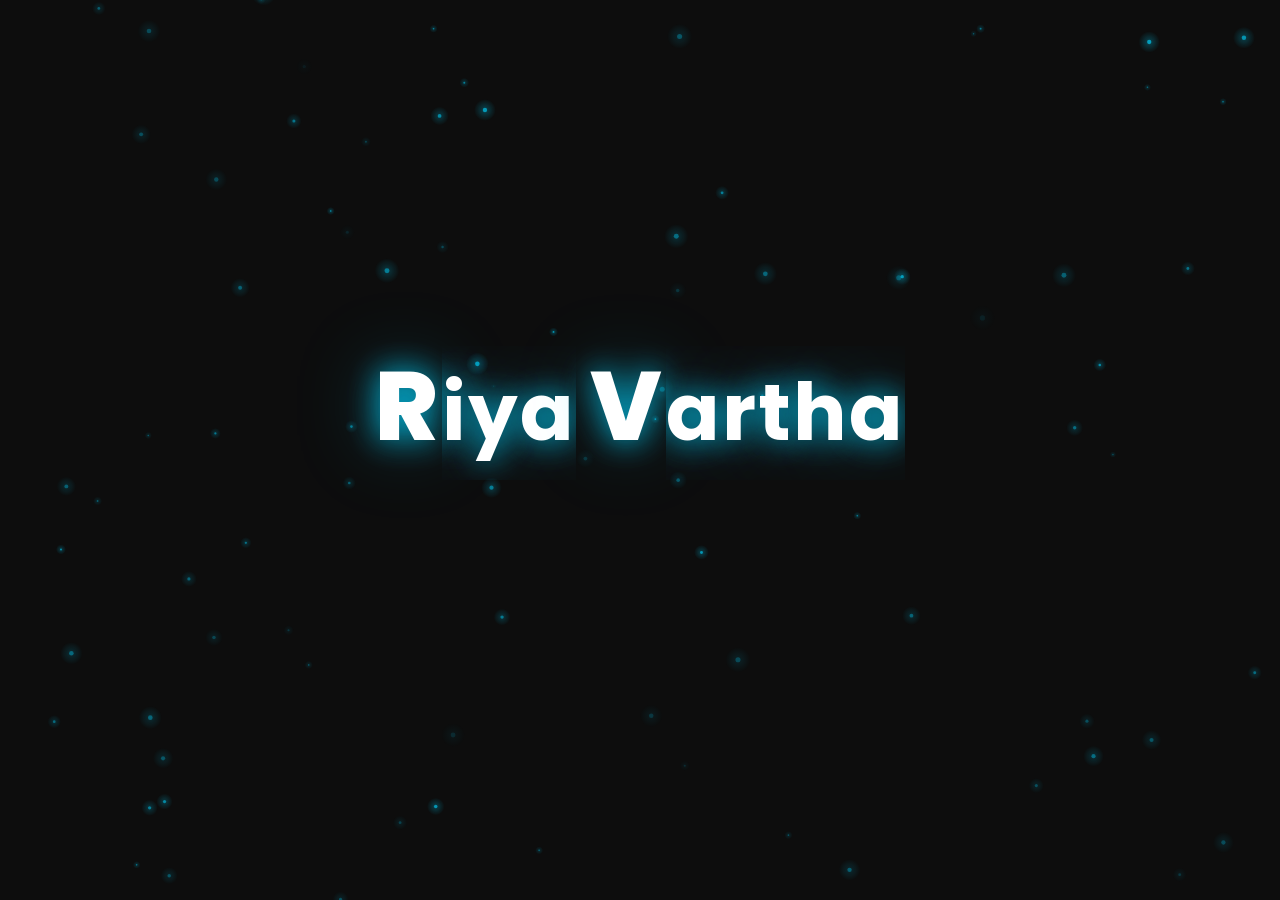
==== index.html @ cb39bf32 "Add files via upload" ====
<!DOCTYPE html>
<html lang="en" data-theme="dark">

<head>
  <meta charset="UTF-8" />
  <meta name="viewport" content="width=device-width, initial-scale=1.0" />
  <meta name="description"
    content="Riya Vartha – Computer Engineering student at VIT Mumbai. Portfolio showcasing skills, projects, and contact." />
  <title>Riya Vartha | Computer Engineering Student</title>

  <!-- Google Fonts -->
  <link rel="preconnect" href="https://fonts.googleapis.com" />
  <link rel="preconnect" href="https://fonts.gstatic.com" crossorigin />
  <link href="https://fonts.googleapis.com/css2?family=Poppins:wght@300;400;500;600;700;800&display=swap"
    rel="stylesheet" />

  <!-- Font Awesome -->
  <link rel="stylesheet" href="https://cdnjs.cloudflare.com/ajax/libs/font-awesome/6.5.0/css/all.min.css" />

  <link rel="stylesheet" href="styles.css" />
</head>

<body>

  <!-- ── CURSOR GLOW ── -->
  <canvas id="cursor-canvas"></canvas>

  <!-- ================== LANDING PAGE ================== -->
  <div id="landing-page">
    <canvas id="landing-canvas"></canvas>
    <div class="landing-content" id="landing-content">
      <!-- Cinematic letter-split stage -->
      <div class="rv-stage" id="rv-stage">
        <span class="rv-letter rv-r" id="rv-r">R</span>
        <span class="rv-letter rv-v" id="rv-v">V</span>
      </div>
      <button id="enter-btn" class="hidden-anim" onclick="enterPortfolio()">
        Enter Portfolio
      </button>
    </div>
  </div>

  <!-- ================== MAIN PORTFOLIO ================== -->
  <div id="portfolio" class="hidden">
    <canvas id="portfolio-canvas"></canvas>

    <!-- NAVBAR -->
    <nav id="navbar">
      <div class="nav-container">
        <div class="nav-logo">
          <span class="logo-mark">RV</span>
          <span class="logo-name">Riya Vartha</span>
        </div>
        <button class="nav-toggle" id="nav-toggle" onclick="toggleMenu()" aria-label="Toggle menu">
          <span></span><span></span><span></span>
        </button>
        <ul class="nav-links" id="nav-links">
          <li><a href="#home" onclick="closeMenu()">Home</a></li>
          <li><a href="#about" onclick="closeMenu()">About</a></li>
          <li><a href="#skills" onclick="closeMenu()">Skills</a></li>
          <li><a href="#projects" onclick="closeMenu()">Projects</a></li>
          <li><a href="#education" onclick="closeMenu()">Education</a></li>
          <li><a href="#contact" onclick="closeMenu()">Contact</a></li>
          <li>
            <a href="./resume.jpeg" download="Riya_Vartha_Resume.jpeg" class="nav-resume-btn" id="nav-download-btn">
              <i class="fas fa-download"></i> Resume
            </a>
          </li>
          <li>
            <button class="theme-toggle" id="theme-toggle" onclick="toggleTheme()" aria-label="Toggle theme">
              <span class="theme-icon">🌙</span>
            </button>
          </li>
        </ul>
      </div>
    </nav>

    <!-- ── HOME ── -->
    <section id="home" class="section">
      <div class="section-inner home-inner">
        <div class="glass-card home-card reveal">
          <p class="home-greeting">Hello, World</p>
          <h1 class="home-title">
            <span id="typing-text"></span><span class="cursor">|</span>
          </h1>
          <p class="home-role">Computer Engineer</p>
          <p class="home-tagline">Ideas in mind, solutions in code.</p>
          <div class="home-btns">
            <a href="resume.html" target="_blank" class="btn-primary" id="home-download-btn">
              <i class="fas fa-file-image"></i> View Resume
            </a>
            <a href="#about" class="btn-outline">About Me</a>
          </div>
        </div>
      </div>
    </section>

    <!-- ── ABOUT ── -->
    <section id="about" class="section">
      <div class="section-inner">
        <h2 class="section-title">About <span class="accent">Me</span></h2>
        <div class="glass-card about-card reveal">
          <div class="about-avatar">
            <div class="avatar-circle">RV</div>
          </div>
          <div class="about-body">
            <p>
              Computer Engineering student at <strong>Vidyalankar Institute of Technology</strong> with a strong
              foundation in programming and problem-solving. Experienced in building projects and participating in
              technical activities.
            </p>
            <p>
              Actively involved in student committees, developing leadership, communication, and teamwork skills.
              Passionate about creating meaningful solutions and continuously learning new technologies.
            </p>
            <div class="about-stats">
              <div class="stat-item">
                <span class="stat-num">10+</span>
                <span class="stat-label">Projects</span>
              </div>
              <div class="stat-divider"></div>
              <div class="stat-item">
                <span class="stat-num">8.95</span>
                <span class="stat-label">CGPA</span>
              </div>
              <div class="stat-divider"></div>
              <div class="stat-item">
                <span class="stat-num">3+</span>
                <span class="stat-label">Years Learning</span>
              </div>
            </div>
          </div>
        </div>
      </div>
    </section>

    <!-- ── SKILLS ── -->
    <section id="skills" class="section">
      <div class="section-inner">
        <h2 class="section-title">My <span class="accent">Skills</span></h2>
        <div class="skills-grid">

          <div class="glass-card skill-card reveal">
            <div class="skill-card-header">
              <i class="fas fa-code skill-icon"></i>
              <h3>Programming Languages</h3>
            </div>
            <ul class="skill-list">
              <li><i class="fas fa-terminal"></i> C</li>
              <li><i class="fab fa-java"></i> Java</li>
              <li><i class="fab fa-python"></i> Python</li>
            </ul>
          </div>

          <div class="glass-card skill-card reveal">
            <div class="skill-card-header">
              <i class="fas fa-laptop-code skill-icon"></i>
              <h3>Web Development</h3>
            </div>
            <ul class="skill-list">
              <li><i class="fab fa-html5"></i> HTML</li>
              <li><i class="fab fa-css3-alt"></i> CSS</li>
              <li><i class="fab fa-js-square"></i> JavaScript</li>
            </ul>
          </div>

          <div class="glass-card skill-card reveal">
            <div class="skill-card-header">
              <i class="fas fa-brain skill-icon"></i>
              <h3>Core Concepts</h3>
            </div>
            <ul class="skill-list">
              <li><i class="fas fa-sitemap"></i> Arrays &amp; Linked Lists</li>
              <li><i class="fas fa-layer-group"></i> Stacks &amp; Queues</li>
              <li><i class="fas fa-project-diagram"></i> Trees</li>
            </ul>
          </div>

          <div class="glass-card skill-card reveal">
            <div class="skill-card-header">
              <i class="fas fa-tools skill-icon"></i>
              <h3>Tools &amp; Technologies</h3>
            </div>
            <ul class="skill-list">
              <li><i class="fab fa-git-alt"></i> Git &amp; GitHub</li>
              <li><i class="fas fa-database"></i> PostgreSQL</li>
              <li><i class="fas fa-microchip"></i> Arduino</li>
              <li><i class="fas fa-file-excel"></i> Excel &amp; Canva</li>
            </ul>
          </div>

          <div class="glass-card skill-card soft-skills-card reveal">
            <div class="skill-card-header">
              <i class="fas fa-users skill-icon"></i>
              <h3>Soft Skills</h3>
            </div>
            <p class="soft-skills-tagline">Strong interpersonal and leadership abilities</p>
            <div class="soft-skills-badges">
              <span class="skill-badge">Leadership</span>
              <span class="skill-badge">Teamwork</span>
              <span class="skill-badge">Communication</span>
              <span class="skill-badge">Adaptability</span>
              <span class="skill-badge">Problem-Solving</span>
            </div>
          </div>

        </div>
      </div>
    </section>

    <!-- ── PROJECTS ── -->
    <section id="projects" class="section">
      <div class="section-inner">
        <h2 class="section-title">My <span class="accent">Projects</span></h2>
        <div class="timeline">
          <div class="timeline-track"></div>

          <div class="timeline-item reveal">
            <div class="tl-dot"></div>
            <div class="glass-card tl-card">
              <span class="project-chip">Web App</span>
              <h3>Event Management System</h3>
              <p>Event organization system for managing registrations, schedules, and coordination.</p>
            </div>
          </div>

          <div class="timeline-item reveal">
            <div class="tl-dot"></div>
            <div class="glass-card tl-card">
              <span class="project-chip">Web App</span>
              <h3>Recipe Website</h3>
              <p>Responsive recipe platform with search, categories, and clean UI for food enthusiasts.</p>
            </div>
          </div>

          <div class="timeline-item reveal">
            <div class="tl-dot"></div>
            <div class="glass-card tl-card">
              <span class="project-chip">Web App</span>
              <h3>Sikkim Tourism</h3>
              <p>Tourism information website highlighting destinations, culture, and travel guides for Sikkim.</p>
            </div>
          </div>

          <div class="timeline-item reveal">
            <div class="tl-dot"></div>
            <div class="glass-card tl-card">
              <span class="project-chip">Algorithm</span>
              <h3>Shortest Path Algorithm</h3>
              <p>API-based routing system implementing shortest path algorithms for navigation solutions.</p>
            </div>
          </div>

          <div class="timeline-item reveal">
            <div class="tl-dot"></div>
            <div class="glass-card tl-card">
              <span class="project-chip">System</span>
              <h3>Bank Management System</h3>
              <p>Basic banking operations system covering accounts, transactions, and record management.</p>
            </div>
          </div>

          <div class="timeline-item reveal">
            <div class="tl-dot"></div>
            <div class="glass-card tl-card">
              <span class="project-chip">Hardware</span>
              <h3>Rain Water Detector</h3>
              <p>Hardware-based detection system using sensors to monitor and alert rain activity.</p>
            </div>
          </div>

          <div class="timeline-item reveal">
            <div class="tl-dot"></div>
            <div class="glass-card tl-card">
              <span class="project-chip">Hardware</span>
              <h3>Water Level Indicator</h3>
              <p>Monitoring system to track and display real-time water levels using embedded hardware.</p>
            </div>
          </div>

          <div class="timeline-item reveal">
            <div class="tl-dot"></div>
            <div class="glass-card tl-card">
              <span class="project-chip">Design</span>
              <h3>Portfolio Website</h3>
              <p>Personal portfolio with dark theme, glassmorphism, and interactive particle animations.</p>
            </div>
          </div>

          <div class="timeline-item reveal ongoing-item">
            <div class="tl-dot tl-dot-ongoing"></div>
            <div class="glass-card tl-card ongoing-card">
              <span class="project-chip chip-ongoing">Ongoing</span>
              <h3>Lost &amp; Found Website</h3>
              <p>Platform to post and search lost/found items with user listings and notifications.</p>
            </div>
          </div>

          <div class="timeline-item reveal ongoing-item">
            <div class="tl-dot tl-dot-ongoing"></div>
            <div class="glass-card tl-card ongoing-card">
              <span class="project-chip chip-ongoing">Ongoing</span>
              <h3>Page Replacement Simulation</h3>
              <p>OS concepts simulation visualizing FIFO, LRU, and Optimal page replacement algorithms.</p>
            </div>
          </div>

          <div class="timeline-item reveal">
            <div class="tl-dot tl-dot-more"></div>
            <div class="glass-card tl-card more-card">
              <p class="more-text"><i class="fas fa-ellipsis-h"></i> &nbsp;And many more in progress…</p>
            </div>
          </div>

        </div>
      </div>
    </section>

    <!-- ── EDUCATION ── -->
    <section id="education" class="section">
      <div class="section-inner">
        <h2 class="section-title">My <span class="accent">Education</span></h2>
        <div class="edu-list">

          <div class="glass-card edu-card reveal">
            <div class="edu-icon-wrap">
              <i class="fas fa-university"></i>
            </div>
            <div class="edu-body">
              <span class="edu-period">2024 – 2028</span>
              <h3>B.Tech Computer Science Engineering</h3>
              <p class="edu-inst">Vidyalankar Institute of Technology</p>
              <p class="edu-grade">CGPA: <strong>8.95</strong></p>
            </div>
          </div>

          <div class="glass-card edu-card reveal">
            <div class="edu-icon-wrap">
              <i class="fas fa-graduation-cap"></i>
            </div>
            <div class="edu-body">
              <span class="edu-period">2022 – 2022</span>
              <h3>HSC (Class XII)</h3>
              <p class="edu-inst">V.G Vaze College</p>
              <p class="edu-grade">Score: <strong>74.6%</strong></p>
            </div>
          </div>

          <div class="glass-card edu-card reveal">
            <div class="edu-icon-wrap">
              <i class="fas fa-school"></i>
            </div>
            <div class="edu-body">
              <span class="edu-period">SSC (Class X)</span>
              <h3>Secondary School</h3>
              <p class="edu-inst">Lok Puram Public School</p>
              <p class="edu-grade">Score: <strong>83.6%</strong></p>
            </div>
          </div>

        </div>

        <!-- INTERNSHIP -->
        <h2 class="section-title sub-title">Internship <span class="accent">Experience</span></h2>
        <div class="edu-list">
          <div class="glass-card edu-card reveal">
            <div class="edu-icon-wrap">
              <i class="fas fa-briefcase"></i>
            </div>
            <div class="edu-body">
              <span class="edu-period">Jan 2024 – Apr 2024</span>
              <h3>STDT IT Services</h3>
              <p class="edu-inst">Software Intern</p>
              <ul class="internship-list">
                <li>Internal tool development</li>
                <li>Program logic writing</li>
                <li>Testing and issue fixing</li>
              </ul>
            </div>
          </div>
        </div>

        <!-- CERTIFICATIONS -->
        <h2 class="section-title sub-title">Certifications <span class="accent">&amp; Achievements</span></h2>
        <div class="cert-grid">
          <div class="glass-card cert-card reveal">
            <i class="fas fa-certificate cert-icon"></i>
            <p>NPTEL Java</p>
          </div>
          <div class="glass-card cert-card reveal">
            <i class="fas fa-certificate cert-icon"></i>
            <p>TCS iON Java &amp; DSA</p>
          </div>
          <div class="glass-card cert-card reveal">
            <i class="fas fa-certificate cert-icon"></i>
            <p>MATLAB Certifications</p>
          </div>
        </div>

        <!-- EXTRACURRICULAR -->
        <h2 class="section-title sub-title">Extracurricular <span class="accent">Activities</span></h2>
        <div class="edu-list">
          <div class="glass-card edu-card reveal">
            <div class="edu-icon-wrap">
              <i class="fas fa-users"></i>
            </div>
            <div class="edu-body">
              <span class="edu-period">VIT Student Council</span>
              <h3>Core Committee Member</h3>
              <p class="edu-inst">Student Council of VIT</p>
              <ul class="internship-list">
                <li>Publicity Core</li>
                <li>Sponsorship Core</li>
              </ul>
            </div>
          </div>
        </div>

      </div>
    </section>

    <!-- ── CONTACT ── -->
    <section id="contact" class="section">
      <div class="section-inner">
        <h2 class="section-title">Let's Get <span class="accent">In Touch</span></h2>
        <p class="contact-sub">Feel free to reach out — I'd love to connect.</p>

        <div class="contact-grid">

          <!-- Info card -->
          <div class="glass-card contact-info reveal">
            <h3>Contact Me Here</h3>
            <a href="mailto:riya.vartha18@gmail.com" class="contact-email">
              <i class="fas fa-envelope"></i>
              riya.vartha18@gmail.com
            </a>
            <div class="social-row">
              <a href="tel:9326024990" class="social-btn" title="Call Me" id="social-phone">
                <i class="fas fa-phone"></i>
              </a>
              <a href="https://www.linkedin.com/in/riya-vartha-4b3535339" target="_blank" rel="noopener"
                class="social-btn" title="LinkedIn" id="social-linkedin">
                <i class="fab fa-linkedin-in"></i>
              </a>
              <a href="https://leetcode.com/riyavartha/" target="_blank" rel="noopener" class="social-btn"
                title="LeetCode" id="social-leetcode">
                <i class="fas fa-code"></i>
              </a>
              <a href="https://github.com/riyavartha18" target="_blank" rel="noopener" class="social-btn" title="GitHub"
                id="social-github">
                <i class="fab fa-github"></i>
              </a>
              <a href="https://www.instagram.com/riya18406" target="_blank" rel="noopener" class="social-btn"
                title="Instagram" id="social-instagram">
                <i class="fab fa-instagram"></i>
              </a>
            </div>
          </div>

          <!-- Form card -->
          <div class="glass-card contact-form-wrap reveal">
            <form id="contact-form" onsubmit="handleFormSubmit(event)">
              <div class="form-field">
                <label for="form-name">Your Name</label>
                <input type="text" id="form-name" name="name" placeholder="Enter your name" required />
              </div>
              <div class="form-field">
                <label for="form-email">Your Email</label>
                <input type="email" id="form-email" name="email" placeholder="Enter your email" required />
              </div>
              <div class="form-field">
                <label for="form-message">Message</label>
                <textarea id="form-message" name="message" rows="5" placeholder="Write your message here..."
                  required></textarea>
              </div>
              <button type="submit" class="btn-primary form-submit">
                <i class="fas fa-paper-plane"></i> Send Message
              </button>
            </form>
            <div id="form-success" class="form-success hidden">
              <i class="fas fa-check-circle"></i> Message sent! I'll get back to you soon.
            </div>
          </div>

        </div>
      </div>
    </section>

    <!-- FOOTER -->
    <footer>
      <p>Designed &amp; Built by <span class="accent">Riya Vartha</span> &nbsp;·&nbsp; 2025</p>
    </footer>

  </div><!-- end #portfolio -->

  <script src="script.js"></script>
</body>

</html>
---- styles.css ----
/* ============================================================
   RIYA VARTHA PORTFOLIO — STYLES (v3 — Enhanced & Polished)
   ============================================================ */

/* ---------- RESET & BASE ---------- */
*, *::before, *::after {
  margin: 0;
  padding: 0;
  box-sizing: border-box;
}

/* ---------- DARK THEME (default) ---------- */
:root,
[data-theme="dark"] {
  --accent:        #00d4ff;
  --accent-dim:    rgba(0, 212, 255, 0.15);
  --accent-glow:   rgba(0, 212, 255, 0.22);
  --bg:            #0d0d0d;
  --bg-card:       rgba(255, 255, 255, 0.035);
  --bg-card-hover: rgba(255, 255, 255, 0.06);
  --border:        rgba(255, 255, 255, 0.08);
  --border-hover:  rgba(0, 212, 255, 0.35);
  --text:          #e2e8f0;
  --text-muted:    #7a8fa0;
  --nav-bg:        rgba(13, 13, 13, 0.75);
  --nav-bg-scroll: rgba(13, 13, 13, 0.92);
  --particle-color:#00d4ff;
  --shadow-card:   0 8px 40px rgba(0, 0, 0, 0.5);
  --font:          'Poppins', sans-serif;
  --nav-h:         68px;
  --radius:        16px;
  --max-w:         1100px;
}

/* ---------- LIGHT THEME (SOFT PASTEL RICH) ---------- */
[data-theme="light"] {
  --accent:        #7c6ef5;
  --accent-dim:    rgba(196, 181, 253, 0.3);
  --accent-glow:   rgba(124, 110, 245, 0.22);
  --bg:            #f3e8ff;
  --bg-solid:      #f3e8ff;
  --bg-card:       rgba(255, 255, 255, 0.58);
  --bg-card-hover: rgba(255, 255, 255, 0.82);
  --border:        rgba(196, 181, 253, 0.3);
  --border-hover:  rgba(124, 110, 245, 0.45);
  --text:          #1e1b3a;
  --text-muted:    #6b6b9a;
  --nav-bg:        rgba(243, 232, 255, 0.82);
  --nav-bg-scroll: rgba(243, 232, 255, 0.97);
  --particle-color:#c4b5fd;
  --shadow-card:   0 8px 36px rgba(124, 110, 245, 0.12), 0 2px 8px rgba(255, 182, 217, 0.1);
  --btn-gradient:  linear-gradient(135deg, #f9a8d4 0%, #a5b4fc 50%, #93c5fd 100%);
}

html { scroll-behavior: smooth; }

body {
  font-family: var(--font);
  background: var(--bg);
  color: var(--text);
  overflow-x: hidden;
  line-height: 1.7;
  transition: color 0.4s ease;
}

/* Light mode body uses rich multi-pastel gradient */
[data-theme="light"] body {
  background:
    radial-gradient(ellipse at 10% 0%, rgba(255, 182, 217, 0.55) 0%, transparent 50%),
    radial-gradient(ellipse at 90% 100%, rgba(165, 180, 252, 0.45) 0%, transparent 50%),
    radial-gradient(ellipse at 50% 50%, rgba(186, 230, 253, 0.35) 0%, transparent 70%),
    linear-gradient(135deg, #fdf2f8 0%, #f0f4ff 40%, #ecfeff 100%);
  background-attachment: fixed;
}

[data-theme="dark"] body {
  background: #0d0d0d;
}

.hidden { display: none !important; }

/* ---------- SCROLLBAR ---------- */
::-webkit-scrollbar { width: 5px; }
::-webkit-scrollbar-track { background: var(--bg); }
::-webkit-scrollbar-thumb { background: rgba(0, 212, 255, 0.25); border-radius: 3px; }

[data-theme="light"] ::-webkit-scrollbar-track { background: #f3f8ff; }
[data-theme="light"] ::-webkit-scrollbar-thumb { background: rgba(165, 216, 255, 0.5); }

/* ---------- CURSOR CANVAS ---------- */
#cursor-canvas {
  position: fixed;
  inset: 0;
  z-index: 99999;
  pointer-events: none;
}

/* ============================================================
   LANDING PAGE — CINEMATIC LETTER TRANSFORM
   ============================================================ */
#landing-page {
  position: fixed;
  inset: 0;
  z-index: 9999;
  display: flex;
  align-items: center;
  justify-content: center;
  background: #0d0d0d;
  overflow: hidden;
}

#landing-canvas {
  position: absolute;
  inset: 0;
  z-index: 0;
}

.landing-content {
  position: relative;
  z-index: 2;
  text-align: center;
  padding: 32px 24px;
  display: flex;
  flex-direction: column;
  align-items: center;
  gap: 36px;
}

/* ── RV Stage (the letter pair container) ── */
.rv-stage {
  display: flex;
  align-items: center;
  justify-content: center;
  gap: 4px;
  /* Start: small, invisible */
  opacity: 0;
  transform: scale(0.2);
  animation: rvZoomIn 0.9s cubic-bezier(0.34, 1.56, 0.64, 1) 0.2s forwards;
  transition: gap 0.7s cubic-bezier(0.4, 0, 0.2, 1);
}

@keyframes rvZoomIn {
  0%   { opacity: 0; transform: scale(0.2); }
  60%  { opacity: 1; transform: scale(1.12); }
  100% { opacity: 1; transform: scale(1); }
}

/* ── Each letter wrapper ── */
.rv-letter {
  font-size: clamp(3rem, 10vw, 6rem);
  font-weight: 800;
  color: #fff;
  white-space: nowrap;
  display: inline-flex;
  align-items: baseline;
  transition:
    transform   0.65s cubic-bezier(0.4, 0, 0.2, 1),
    text-shadow 0.65s ease,
    letter-spacing 0.65s ease;
  text-shadow: 0 0 60px rgba(0, 212, 255, 0.3);
  /* Premium text style */
  letter-spacing: 3px;
}

/* The large initial capital — always visible */
.rv-short {
  display: inline-block;
  /* no clip — always fully shown */
}

/* The expansion — clips to 0 width initially, opens on rv-expand */
.rv-full {
  display: inline-block;
  overflow: hidden;
  max-width: 0;
  opacity: 0;
  transition:
    max-width 0.7s cubic-bezier(0.4, 0, 0.2, 1),
    opacity   0.5s ease 0.15s;
  /* font slightly smaller than the capital */
  font-size: 0.82em;
  font-weight: 700;
  letter-spacing: 2px;
}

/* ── PHASE 2: split apart ── */
.rv-stage.rv-split .rv-r {
  transform: translateX(-18px);
}
.rv-stage.rv-split .rv-v {
  transform: translateX(18px);
}

/* ── PHASE 3: expand full words (clip opens, letters return to center) ── */
.rv-stage.rv-expand {
  gap: 14px;
}

.rv-stage.rv-expand .rv-r,
.rv-stage.rv-expand .rv-v {
  transform: translateX(0);
  text-shadow:
    0 0 30px rgba(0, 212, 255, 0.75),
    0 0 80px rgba(0, 212, 255, 0.35),
    0 2px 40px rgba(0, 212, 255, 0.2);
  letter-spacing: 4px;
}

/* Open the clipped text */
.rv-stage.rv-expand .rv-full {
  max-width: 400px;
  opacity: 1;
}

/* ── PHASE 4: done — glow softens ── */
.rv-stage.rv-done .rv-r,
.rv-stage.rv-done .rv-v {
  text-shadow:
    0 0 18px rgba(0, 212, 255, 0.22),
    0 2px 24px rgba(0, 212, 255, 0.1);
}

/* Final "Riya Vartha" premium text feel */
.rv-stage.rv-done .rv-letter {
  letter-spacing: 3px;
}

/* Hidden animation state */
.hidden-anim {
  opacity: 0;
  transform: translateY(12px);
  transition: opacity 0.6s ease, transform 0.6s ease;
}

.hidden-anim.show {
  opacity: 1;
  transform: translateY(0);
}

/* Enter button */
#enter-btn {
  display: inline-block;
  padding: 14px 48px;
  border: 1px solid rgba(0, 212, 255, 0.4);
  border-radius: 50px;
  background: transparent;
  color: rgba(255, 255, 255, 0.85);
  font-family: var(--font);
  font-size: 0.85rem;
  font-weight: 500;
  letter-spacing: 2.5px;
  text-transform: uppercase;
  cursor: pointer;
  transition: border-color 0.3s, box-shadow 0.3s, color 0.3s, transform 0.3s;
}

#enter-btn:hover {
  border-color: #00d4ff;
  color: #00d4ff;
  box-shadow: 0 0 28px rgba(0, 212, 255, 0.3), 0 0 60px rgba(0, 212, 255, 0.1);
  transform: translateY(-2px);
}

/* ============================================================
   PORTFOLIO SHELL
   ============================================================ */
#portfolio {
  position: relative;
  min-height: 100vh;
}

#portfolio-canvas {
  position: fixed;
  inset: 0;
  z-index: 0;
  pointer-events: none;
}

/* ============================================================
   NAVBAR
   ============================================================ */
#navbar {
  position: fixed;
  top: 0;
  left: 0;
  right: 0;
  z-index: 1000;
  height: var(--nav-h);
  background: var(--nav-bg);
  backdrop-filter: blur(20px);
  -webkit-backdrop-filter: blur(20px);
  border-bottom: 1px solid var(--border);
  transition: background 0.35s, border-color 0.35s;
}

#navbar.scrolled {
  background: var(--nav-bg-scroll);
  border-color: var(--border-hover);
}

.nav-container {
  max-width: var(--max-w);
  margin: 0 auto;
  padding: 0 32px;
  height: 100%;
  display: flex;
  align-items: center;
  justify-content: space-between;
}

.nav-logo {
  display: flex;
  align-items: center;
  gap: 10px;
  cursor: default;
}

.logo-mark {
  width: 36px;
  height: 36px;
  border-radius: 8px;
  background: var(--accent);
  display: flex;
  align-items: center;
  justify-content: center;
  font-size: 0.75rem;
  font-weight: 700;
  color: #0d0d0d;
  letter-spacing: 0.5px;
  flex-shrink: 0;
}

.logo-name {
  font-size: 0.95rem;
  font-weight: 600;
  color: var(--text);
  letter-spacing: 0.2px;
}

.nav-links {
  list-style: none;
  display: flex;
  align-items: center;
  gap: 2px;
}

.nav-links a {
  color: var(--text-muted);
  text-decoration: none;
  font-size: 0.875rem;
  font-weight: 500;
  padding: 6px 12px;
  border-radius: 8px;
  transition: color 0.25s, background 0.25s;
}

.nav-links a:hover,
.nav-links a.active {
  color: var(--accent);
  background: var(--accent-dim);
}

.nav-resume-btn {
  border: 1px solid rgba(0, 212, 255, 0.35) !important;
  color: var(--accent) !important;
  margin-left: 6px !important;
  padding: 6px 15px !important;
  border-radius: 50px !important;
  background: transparent !important;
  font-size: 0.84rem !important;
  font-weight: 500 !important;
  display: inline-flex !important;
  align-items: center;
  gap: 6px;
  transition: border-color 0.3s, box-shadow 0.3s, background 0.3s !important;
}

.nav-resume-btn:hover {
  background: var(--accent-dim) !important;
  box-shadow: 0 0 16px var(--accent-glow) !important;
}

/* Theme toggle button */
.theme-toggle {
  width: 36px;
  height: 36px;
  border-radius: 50%;
  border: 1px solid var(--border);
  background: var(--bg-card);
  cursor: pointer;
  font-size: 1rem;
  display: flex;
  align-items: center;
  justify-content: center;
  margin-left: 6px;
  transition: border-color 0.3s, background 0.3s, transform 0.3s;
  flex-shrink: 0;
}

.theme-toggle:hover,
.theme-toggle:active {
  border-color: var(--accent);
  transform: rotate(20deg);
  background: var(--accent-dim);
}

/* Light mode navbar extra polish */
[data-theme="light"] #navbar {
  box-shadow: 0 2px 20px rgba(120, 160, 220, 0.12);
}

/* Hamburger */
.nav-toggle {
  display: none;
  flex-direction: column;
  gap: 5px;
  cursor: pointer;
  background: none;
  border: none;
  padding: 4px;
}

.nav-toggle span {
  display: block;
  width: 22px;
  height: 2px;
  background: var(--text-muted);
  border-radius: 2px;
  transition: background 0.3s;
}

.nav-toggle:hover span { background: var(--accent); }

/* ============================================================
   SECTIONS — SHARED
   ============================================================ */
.section {
  position: relative;
  z-index: 1;
  padding: 110px 0 80px;
  min-height: 100vh;
  display: flex;
  align-items: center;
}

.section-inner {
  max-width: var(--max-w);
  margin: 0 auto;
  padding: 0 32px;
  width: 100%;
}

.section-title {
  font-size: clamp(1.7rem, 4vw, 2.4rem);
  font-weight: 700;
  text-align: center;
  margin-bottom: 52px;
  letter-spacing: -0.5px;
  color: var(--text);
}

.sub-title {
  font-size: clamp(1.3rem, 3vw, 1.8rem);
  margin-top: 60px;
  margin-bottom: 28px;
}

.accent { color: var(--accent); }

/* Glass card */
.glass-card {
  background: var(--bg-card);
  backdrop-filter: blur(16px);
  -webkit-backdrop-filter: blur(16px);
  border: 1px solid var(--border);
  border-radius: var(--radius);
  padding: 36px;
  box-shadow: var(--shadow-card);
  transition: border-color 0.4s ease, box-shadow 0.4s ease, background 0.4s ease, transform 0.35s ease;
}

.glass-card:hover {
  border-color: var(--border-hover);
  box-shadow: 0 4px 40px var(--accent-glow), var(--shadow-card);
  background: var(--bg-card-hover);
  transform: translateY(-3px);
}

/* Light mode card extra polish */
[data-theme="light"] .glass-card {
  border-radius: 20px;
  border-color: rgba(196, 181, 253, 0.3);
  background: rgba(255, 255, 255, 0.55);
  box-shadow:
    0 8px 32px rgba(124, 110, 245, 0.1),
    0 2px 8px rgba(255, 182, 217, 0.08),
    inset 0 1px 0 rgba(255,255,255,0.8);
}

[data-theme="light"] .glass-card:hover {
  background: rgba(255, 255, 255, 0.85);
  box-shadow:
    0 16px 48px rgba(124, 110, 245, 0.18),
    0 4px 16px rgba(255, 182, 217, 0.15),
    inset 0 1px 0 rgba(255,255,255,0.9);
  border-color: rgba(124, 110, 245, 0.4);
  transform: translateY(-4px);
}

/* Reveal animation */
.reveal {
  opacity: 0;
  transform: translateY(28px);
  transition: opacity 0.7s ease, transform 0.7s ease;
}

.reveal.visible {
  opacity: 1;
  transform: translateY(0);
}

/* Section entry glow pulse */
.reveal.glow-in {
  box-shadow: 0 0 50px var(--accent-glow), 0 0 100px rgba(0, 212, 255, 0.05);
  border-color: rgba(0, 212, 255, 0.3);
}

/* ============================================================
   HOME SECTION
   ============================================================ */
#home {
  padding-top: var(--nav-h);
}

.home-inner {
  display: flex;
  align-items: center;
  justify-content: center;
  min-height: calc(100vh - var(--nav-h));
}

.home-card {
  text-align: center;
  max-width: 680px;
  width: 100%;
  padding: 60px 52px;
}

.home-greeting {
  font-size: 0.75rem;
  color: var(--accent);
  letter-spacing: 5px;
  text-transform: uppercase;
  font-weight: 500;
  margin-bottom: 16px;
  opacity: 0.75;
}

.home-title {
  font-size: clamp(1.9rem, 5vw, 3.2rem);
  font-weight: 800;
  color: var(--text);
  min-height: 1.3em;
  margin-bottom: 12px;
  letter-spacing: -0.5px;
}

.cursor {
  display: inline-block;
  color: var(--accent);
  animation: blink 0.9s step-end infinite;
  font-weight: 300;
}

@keyframes blink { 0%, 100% { opacity: 1; } 50% { opacity: 0; } }

.home-role {
  font-size: 0.9rem;
  color: var(--accent);
  font-weight: 500;
  letter-spacing: 3px;
  text-transform: uppercase;
  margin-bottom: 14px;
  opacity: 0.85;
}

.home-tagline {
  color: var(--text-muted);
  font-size: 1rem;
  margin-bottom: 40px;
  font-weight: 300;
  font-style: italic;
  max-width: 380px;
  margin-left: auto;
  margin-right: auto;
}

.home-btns {
  display: flex;
  gap: 14px;
  justify-content: center;
  flex-wrap: wrap;
}

/* Buttons */
.btn-primary {
  display: inline-flex;
  align-items: center;
  gap: 8px;
  padding: 12px 30px;
  border-radius: 50px;
  background: var(--accent);
  color: #0d0d0d;
  text-decoration: none;
  font-weight: 600;
  font-size: 0.875rem;
  border: none;
  cursor: pointer;
  font-family: var(--font);
  letter-spacing: 0.3px;
  transition: box-shadow 0.3s, transform 0.3s, opacity 0.3s;
}

.btn-primary:hover {
  box-shadow: 0 0 28px var(--accent-glow);
  transform: translateY(-2px);
  opacity: 0.9;
}

/* Light mode btn-primary: premium pastel gradient pill */
[data-theme="light"] .btn-primary {
  background: linear-gradient(135deg, #f9a8d4 0%, #a5b4fc 50%, #93c5fd 100%);
  color: #1e1b3a;
  font-weight: 700;
  box-shadow: 0 4px 20px rgba(165, 180, 252, 0.4), 0 2px 8px rgba(249, 168, 212, 0.3);
  border: none;
}

[data-theme="light"] .btn-primary:hover {
  box-shadow: 0 8px 32px rgba(165, 180, 252, 0.55), 0 4px 14px rgba(249, 168, 212, 0.4);
  filter: brightness(1.06);
  opacity: 1;
  transform: translateY(-3px);
}

.btn-outline {
  display: inline-flex;
  align-items: center;
  gap: 8px;
  padding: 12px 30px;
  border-radius: 50px;
  border: 1px solid var(--border);
  background: transparent;
  color: var(--text-muted);
  text-decoration: none;
  font-weight: 500;
  font-size: 0.875rem;
  transition: border-color 0.3s, color 0.3s, transform 0.3s;
}

.btn-outline:hover {
  border-color: var(--accent);
  color: var(--accent);
  transform: translateY(-2px);
}

/* ============================================================
   ABOUT SECTION
   ============================================================ */
.about-card {
  display: flex;
  align-items: flex-start;
  gap: 40px;
  flex-wrap: wrap;
}

.about-avatar { flex-shrink: 0; }

.avatar-circle {
  width: 100px;
  height: 100px;
  border-radius: 50%;
  border: 2px solid rgba(0, 212, 255, 0.35);
  background: var(--accent-dim);
  display: flex;
  align-items: center;
  justify-content: center;
  font-size: 1.5rem;
  font-weight: 700;
  color: var(--accent);
  letter-spacing: 1px;
  box-shadow: 0 0 30px rgba(0, 212, 255, 0.12);
}

.about-body {
  flex: 1;
  min-width: 240px;
}

.about-body p {
  color: var(--text-muted);
  font-size: 0.95rem;
  margin-bottom: 14px;
  font-weight: 300;
}

.about-body strong {
  color: var(--text);
  font-weight: 600;
}

.about-stats {
  display: flex;
  align-items: center;
  margin-top: 28px;
  padding-top: 24px;
  border-top: 1px solid var(--border);
  flex-wrap: wrap;
  gap: 20px;
}

.stat-item { display: flex; flex-direction: column; }

.stat-num {
  font-size: 1.8rem;
  font-weight: 700;
  color: var(--accent);
  line-height: 1;
}

.stat-label {
  font-size: 0.72rem;
  color: var(--text-muted);
  text-transform: uppercase;
  letter-spacing: 2px;
  margin-top: 4px;
}

.stat-divider {
  width: 1px;
  height: 40px;
  background: var(--border);
  flex-shrink: 0;
}

/* ============================================================
   SKILLS SECTION
   ============================================================ */
.skills-grid {
  display: grid;
  grid-template-columns: repeat(auto-fit, minmax(230px, 1fr));
  gap: 20px;
}

.skill-card {
  padding: 28px 24px;
  cursor: default;
  transition: border-color 0.35s, box-shadow 0.35s, transform 0.35s;
}

.skill-card:hover {
  transform: translateY(-5px);
  box-shadow: 0 10px 36px var(--accent-glow);
  border-color: rgba(0, 212, 255, 0.28);
}

.skill-card-header {
  display: flex;
  align-items: center;
  gap: 12px;
  margin-bottom: 18px;
}

.skill-icon {
  font-size: 1.1rem;
  color: var(--accent);
  opacity: 0.85;
}

.skill-card h3 {
  font-size: 0.9rem;
  font-weight: 600;
  color: var(--text);
  letter-spacing: 0.2px;
}

.skill-list {
  list-style: none;
  display: flex;
  flex-direction: column;
  gap: 7px;
}

.skill-list li {
  display: flex;
  align-items: center;
  gap: 10px;
  color: var(--text-muted);
  font-size: 0.875rem;
  font-weight: 300;
  padding: 7px 11px;
  border-radius: 8px;
  background: rgba(255, 255, 255, 0.025);
  transition: background 0.25s, color 0.25s;
}

[data-theme="light"] .skill-list li {
  background: rgba(165, 216, 255, 0.12);
  border: 1px solid rgba(165, 216, 255, 0.2);
}

[data-theme="light"] .skill-list li:hover {
  background: rgba(165, 216, 255, 0.28);
  color: #2b5fa8;
}

.skill-list li:hover {
  background: var(--accent-dim);
  color: var(--text);
}

.skill-list li i {
  color: var(--accent);
  font-size: 0.9rem;
  width: 16px;
  text-align: center;
  opacity: 0.78;
}

/* Soft Skills Card */
.soft-skills-card {
  grid-column: span 1;
}

.soft-skills-tagline {
  font-size: 0.85rem;
  color: var(--text-muted);
  font-weight: 300;
  margin-bottom: 16px;
  font-style: italic;
}

.soft-skills-badges {
  display: flex;
  flex-wrap: wrap;
  gap: 8px;
}

.skill-badge {
  display: inline-block;
  padding: 5px 14px;
  border-radius: 50px;
  background: rgba(0, 212, 255, 0.1);
  border: 1px solid rgba(0, 212, 255, 0.2);
  color: var(--accent);
  font-size: 0.78rem;
  font-weight: 500;
  letter-spacing: 0.3px;
  cursor: default;
  transition: background 0.25s, box-shadow 0.25s, transform 0.25s;
}

.skill-badge:hover {
  background: rgba(0, 212, 255, 0.18);
  box-shadow: 0 0 12px rgba(0, 212, 255, 0.22);
  transform: translateY(-2px);
}

[data-theme="light"] .skill-badge {
  background: linear-gradient(135deg, rgba(255, 182, 217, 0.25) 0%, rgba(165, 216, 255, 0.25) 100%);
  border-color: rgba(165, 216, 255, 0.5);
  color: #4a7abf;
  font-weight: 600;
}

[data-theme="light"] .skill-badge:hover {
  background: linear-gradient(135deg, rgba(255, 182, 217, 0.45) 0%, rgba(165, 216, 255, 0.45) 100%);
  box-shadow: 0 4px 14px rgba(165, 216, 255, 0.4);
  transform: translateY(-2px);
}

/* ============================================================
   PROJECTS SECTION — TIMELINE
   ============================================================ */
.timeline {
  position: relative;
  padding-left: 52px;
  max-width: 840px;
  margin: 0 auto;
}

.timeline-track {
  position: absolute;
  left: 11px;
  top: 6px;
  bottom: 6px;
  width: 1px;
  background: linear-gradient(to bottom, rgba(0, 212, 255, 0.3), rgba(0, 212, 255, 0.05));
}

.timeline-item {
  position: relative;
  margin-bottom: 28px;
}

.timeline-item:last-child { margin-bottom: 0; }

.tl-dot {
  position: absolute;
  left: -44px;
  top: 26px;
  width: 10px;
  height: 10px;
  border-radius: 50%;
  background: var(--accent);
  box-shadow: 0 0 10px rgba(0, 212, 255, 0.6), 0 0 20px rgba(0, 212, 255, 0.25);
  transition: transform 0.3s, box-shadow 0.3s;
}

.tl-dot-ongoing {
  background: #f59e0b;
  box-shadow: 0 0 10px rgba(245, 158, 11, 0.6), 0 0 20px rgba(245, 158, 11, 0.25);
  animation: pulse-dot 2s ease-in-out infinite;
}

.tl-dot-more {
  background: rgba(255, 255, 255, 0.2);
  box-shadow: none;
  border: 1px dashed rgba(255, 255, 255, 0.2);
}

@keyframes pulse-dot {
  0%, 100% { transform: scale(1); }
  50% { transform: scale(1.35); }
}

.timeline-item:hover .tl-dot {
  transform: scale(1.4);
  box-shadow: 0 0 18px rgba(0, 212, 255, 0.8), 0 0 36px rgba(0, 212, 255, 0.35);
}

.tl-card { padding: 24px 28px; }

.project-chip {
  font-size: 0.67rem;
  font-weight: 600;
  letter-spacing: 2px;
  text-transform: uppercase;
  color: var(--accent);
  background: rgba(0, 212, 255, 0.08);
  border: 1px solid rgba(0, 212, 255, 0.2);
  padding: 3px 11px;
  border-radius: 50px;
  display: inline-block;
  margin-bottom: 10px;
}

.chip-ongoing {
  color: #f59e0b;
  background: rgba(245, 158, 11, 0.1);
  border-color: rgba(245, 158, 11, 0.25);
}

.tl-card h3 {
  font-size: 1.02rem;
  font-weight: 600;
  color: var(--text);
  margin-bottom: 7px;
  letter-spacing: -0.2px;
}

.tl-card p {
  color: var(--text-muted);
  font-size: 0.875rem;
  font-weight: 300;
  line-height: 1.6;
}

.ongoing-card {
  border-color: rgba(245, 158, 11, 0.15);
}

.more-card {
  border-style: dashed;
  border-color: rgba(255, 255, 255, 0.1);
  background: transparent;
  box-shadow: none;
}

[data-theme="light"] .more-card {
  border-color: rgba(0, 0, 0, 0.1);
}

.more-text {
  color: var(--text-muted);
  font-style: italic;
  text-align: center;
  padding: 4px 0;
}

/* ============================================================
   EDUCATION SECTION
   ============================================================ */
.edu-list {
  display: flex;
  flex-direction: column;
  gap: 18px;
  max-width: 840px;
  margin: 0 auto;
}

.edu-card {
  display: flex;
  align-items: flex-start;
  gap: 24px;
  padding: 26px 30px;
}

.edu-icon-wrap {
  width: 44px;
  height: 44px;
  border-radius: 10px;
  background: var(--accent-dim);
  border: 1px solid rgba(0, 212, 255, 0.2);
  display: flex;
  align-items: center;
  justify-content: center;
  font-size: 1rem;
  color: var(--accent);
  flex-shrink: 0;
}

.edu-body { flex: 1; }

.edu-period {
  font-size: 0.71rem;
  font-weight: 500;
  letter-spacing: 2px;
  text-transform: uppercase;
  color: var(--accent);
  opacity: 0.7;
  display: block;
  margin-bottom: 5px;
}

.edu-card h3 {
  font-size: 1rem;
  font-weight: 600;
  color: var(--text);
  margin-bottom: 3px;
}

.edu-inst {
  font-size: 0.85rem;
  color: var(--accent);
  font-weight: 400;
  margin-bottom: 5px;
  opacity: 0.8;
}

.edu-grade {
  font-size: 0.85rem;
  color: var(--text-muted);
  font-weight: 400;
}

.edu-grade strong {
  color: var(--text);
  font-weight: 600;
}

/* Internship list */
.internship-list {
  list-style: none;
  margin-top: 10px;
  display: flex;
  flex-direction: column;
  gap: 5px;
}

.internship-list li {
  color: var(--text-muted);
  font-size: 0.85rem;
  font-weight: 300;
  padding-left: 18px;
  position: relative;
}

.internship-list li::before {
  content: '›';
  position: absolute;
  left: 0;
  color: var(--accent);
  font-size: 1rem;
  line-height: 1.3;
}

/* Certifications */
.cert-grid {
  display: grid;
  grid-template-columns: repeat(auto-fit, minmax(190px, 1fr));
  gap: 16px;
  max-width: 840px;
  margin: 0 auto;
}

.cert-card {
  padding: 22px 20px;
  text-align: center;
  cursor: default;
}

.cert-icon {
  font-size: 1.4rem;
  color: var(--accent);
  opacity: 0.8;
  margin-bottom: 10px;
  display: block;
}

.cert-card p {
  font-size: 0.875rem;
  color: var(--text-muted);
  font-weight: 400;
  line-height: 1.4;
}

/* ============================================================
   CONTACT SECTION
   ============================================================ */
.contact-sub {
  text-align: center;
  color: var(--text-muted);
  font-size: 0.95rem;
  font-weight: 300;
  margin-top: -38px;
  margin-bottom: 56px;
}

.contact-grid {
  display: grid;
  grid-template-columns: 1fr 1.6fr;
  gap: 22px;
  align-items: start;
  max-width: 860px;
  margin: 0 auto;
}

.contact-info { padding: 30px 26px; }

.contact-info h3 {
  font-size: 1rem;
  font-weight: 600;
  color: var(--text);
  margin-bottom: 18px;
}

.contact-email {
  display: flex;
  align-items: center;
  gap: 10px;
  color: var(--text-muted);
  text-decoration: none;
  font-size: 0.875rem;
  font-weight: 300;
  margin-bottom: 26px;
  transition: color 0.25s;
  word-break: break-all;
}

.contact-email i {
  color: var(--accent);
  font-size: 0.9rem;
  opacity: 0.75;
  flex-shrink: 0;
}

.contact-email:hover { color: var(--accent); }

.social-row {
  display: flex;
  gap: 9px;
  flex-wrap: wrap;
}

.social-btn {
  width: 38px;
  height: 38px;
  border-radius: 9px;
  border: 1px solid var(--border);
  background: var(--bg-card);
  color: var(--text-muted);
  display: flex;
  align-items: center;
  justify-content: center;
  font-size: 0.9rem;
  text-decoration: none;
  transition: border-color 0.3s, color 0.3s, box-shadow 0.3s, transform 0.3s;
}

.social-btn:hover {
  border-color: var(--accent);
  color: var(--accent);
  box-shadow: 0 0 14px var(--accent-glow);
  transform: translateY(-2px);
}

/* Contact form */
.contact-form-wrap { padding: 30px 26px; }

.form-field {
  display: flex;
  flex-direction: column;
  gap: 6px;
  margin-bottom: 18px;
}

.form-field label {
  font-size: 0.78rem;
  font-weight: 500;
  color: var(--text-muted);
  letter-spacing: 0.5px;
  text-transform: uppercase;
}

.form-field input,
.form-field textarea {
  background: rgba(255, 255, 255, 0.04);
  border: 1px solid var(--border);
  border-radius: 10px;
  padding: 12px 16px;
  color: var(--text);
  font-family: var(--font);
  font-size: 0.9rem;
  font-weight: 300;
  outline: none;
  resize: none;
  transition: border-color 0.3s, box-shadow 0.3s;
}

[data-theme="light"] .form-field input,
[data-theme="light"] .form-field textarea {
  background: rgba(255, 255, 255, 0.7);
}

.form-field input::placeholder,
.form-field textarea::placeholder {
  color: rgba(122, 143, 160, 0.5);
}

.form-field input:focus,
.form-field textarea:focus {
  border-color: rgba(0, 212, 255, 0.4);
  box-shadow: 0 0 0 3px rgba(0, 212, 255, 0.07);
}

.form-submit {
  width: 100%;
  justify-content: center;
  border-radius: 10px;
  padding: 13px 24px;
  font-size: 0.9rem;
  margin-top: 4px;
}

.form-success {
  text-align: center;
  color: var(--accent);
  font-size: 0.95rem;
  padding: 28px;
  display: flex;
  align-items: center;
  justify-content: center;
  gap: 10px;
}

/* ============================================================
   FOOTER
   ============================================================ */
footer {
  position: relative;
  z-index: 1;
  text-align: center;
  padding: 32px;
  border-top: 1px solid var(--border);
  color: var(--text-muted);
  font-size: 0.82rem;
  font-weight: 300;
}

/* ============================================================
   RESPONSIVE
   ============================================================ */
@media (max-width: 900px) {
  .contact-grid { grid-template-columns: 1fr; }
}

@media (max-width: 768px) {
  .nav-toggle { display: flex; }

  .nav-links {
    display: none;
    position: fixed;
    top: var(--nav-h);
    left: 0;
    right: 0;
    background: var(--nav-bg-scroll);
    backdrop-filter: blur(20px);
    border-top: 1px solid var(--border);
    flex-direction: column;
    padding: 16px 0;
    gap: 0;
    align-items: stretch;
  }

  .nav-links.open { display: flex; }
  .nav-links li { width: 100%; }
  .nav-links a { display: block; padding: 14px 28px; border-radius: 0; }
  .nav-resume-btn { margin: 12px 20px 4px !important; border-radius: 10px !important; }
  .theme-toggle { margin: 8px 20px 12px !important; width: calc(100% - 40px) !important; border-radius: 10px !important; }
  .theme-toggle:hover, .theme-toggle:active { transform: none; }

  .home-card { padding: 36px 24px; }

  .about-card { flex-direction: column; align-items: center; text-align: center; }
  .about-stats { justify-content: center; }
  .stat-divider { display: none; }

  .skills-grid { grid-template-columns: 1fr 1fr; }
  .soft-skills-card { grid-column: 1 / -1; }

  .edu-card { gap: 16px; }

  .section-inner { padding: 0 20px; }
  .glass-card { padding: 22px 18px; }
}

@media (max-width: 540px) {
  .skills-grid { grid-template-columns: 1fr; }
  .soft-skills-card { grid-column: 1; }
  .timeline { padding-left: 36px; }
  .tl-dot { left: -28px; top: 20px; }
  .landing-name { font-size: clamp(2.2rem, 10vw, 3.5rem); }
  .cert-grid { grid-template-columns: 1fr 1fr; }
  .edu-card { flex-direction: column; }
}
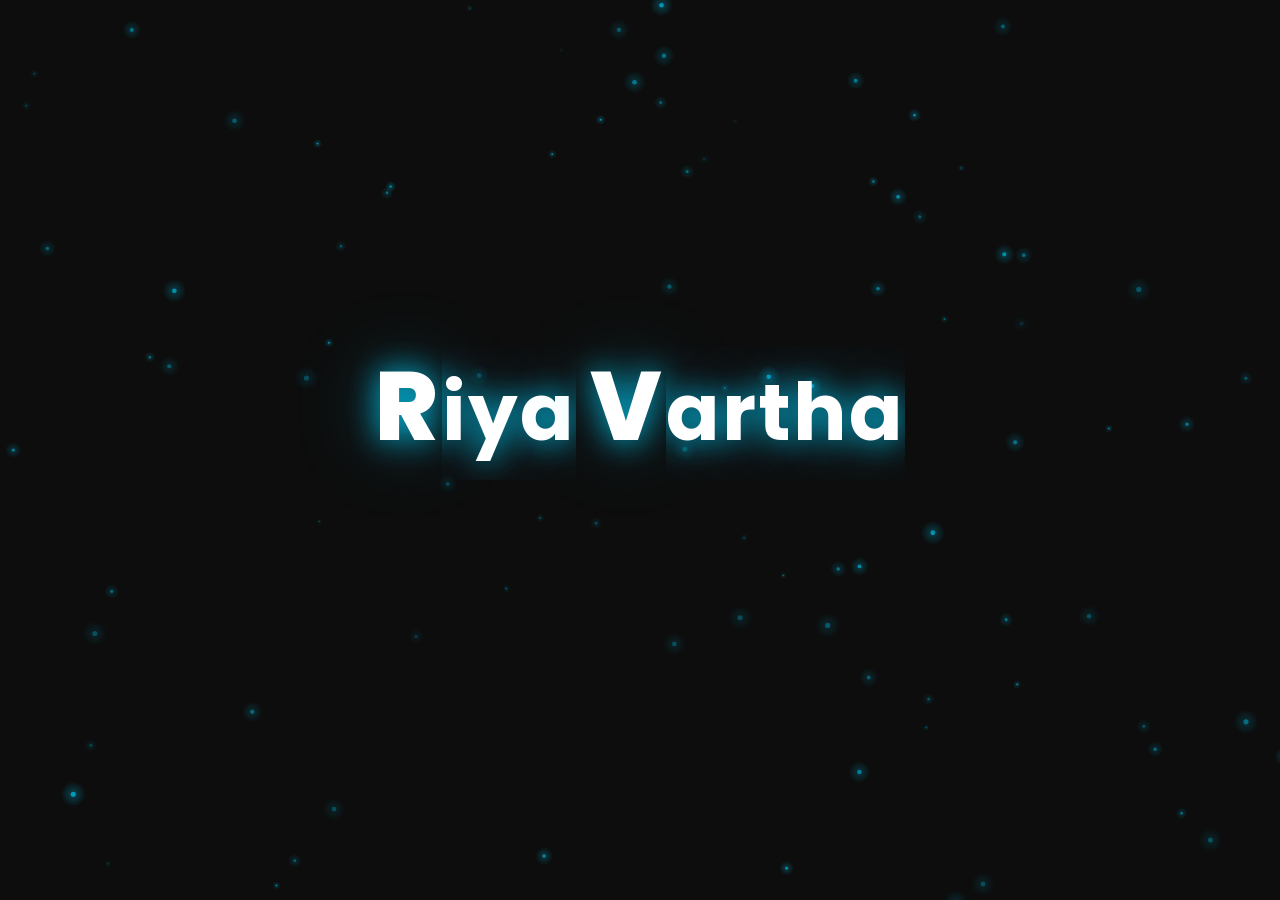
==== commit 2be03378: "Create V1 portfolio" ====
--- a/index.html
+++ b/index.html
@@ -5,7 +5,7 @@
   <meta charset="UTF-8" />
   <meta name="viewport" content="width=device-width, initial-scale=1.0" />
   <meta name="description"
-    content="Riya Vartha – Computer Engineering student at VIT Mumbai. Portfolio showcasing skills, projects, and contact." />
+    content="Riya Vartha – Computer Engineering Student at VIT Mumbai. Portfolio showcasing skills, projects, internships and contact." />
   <title>Riya Vartha | Computer Engineering Student</title>
 
   <!-- Google Fonts -->
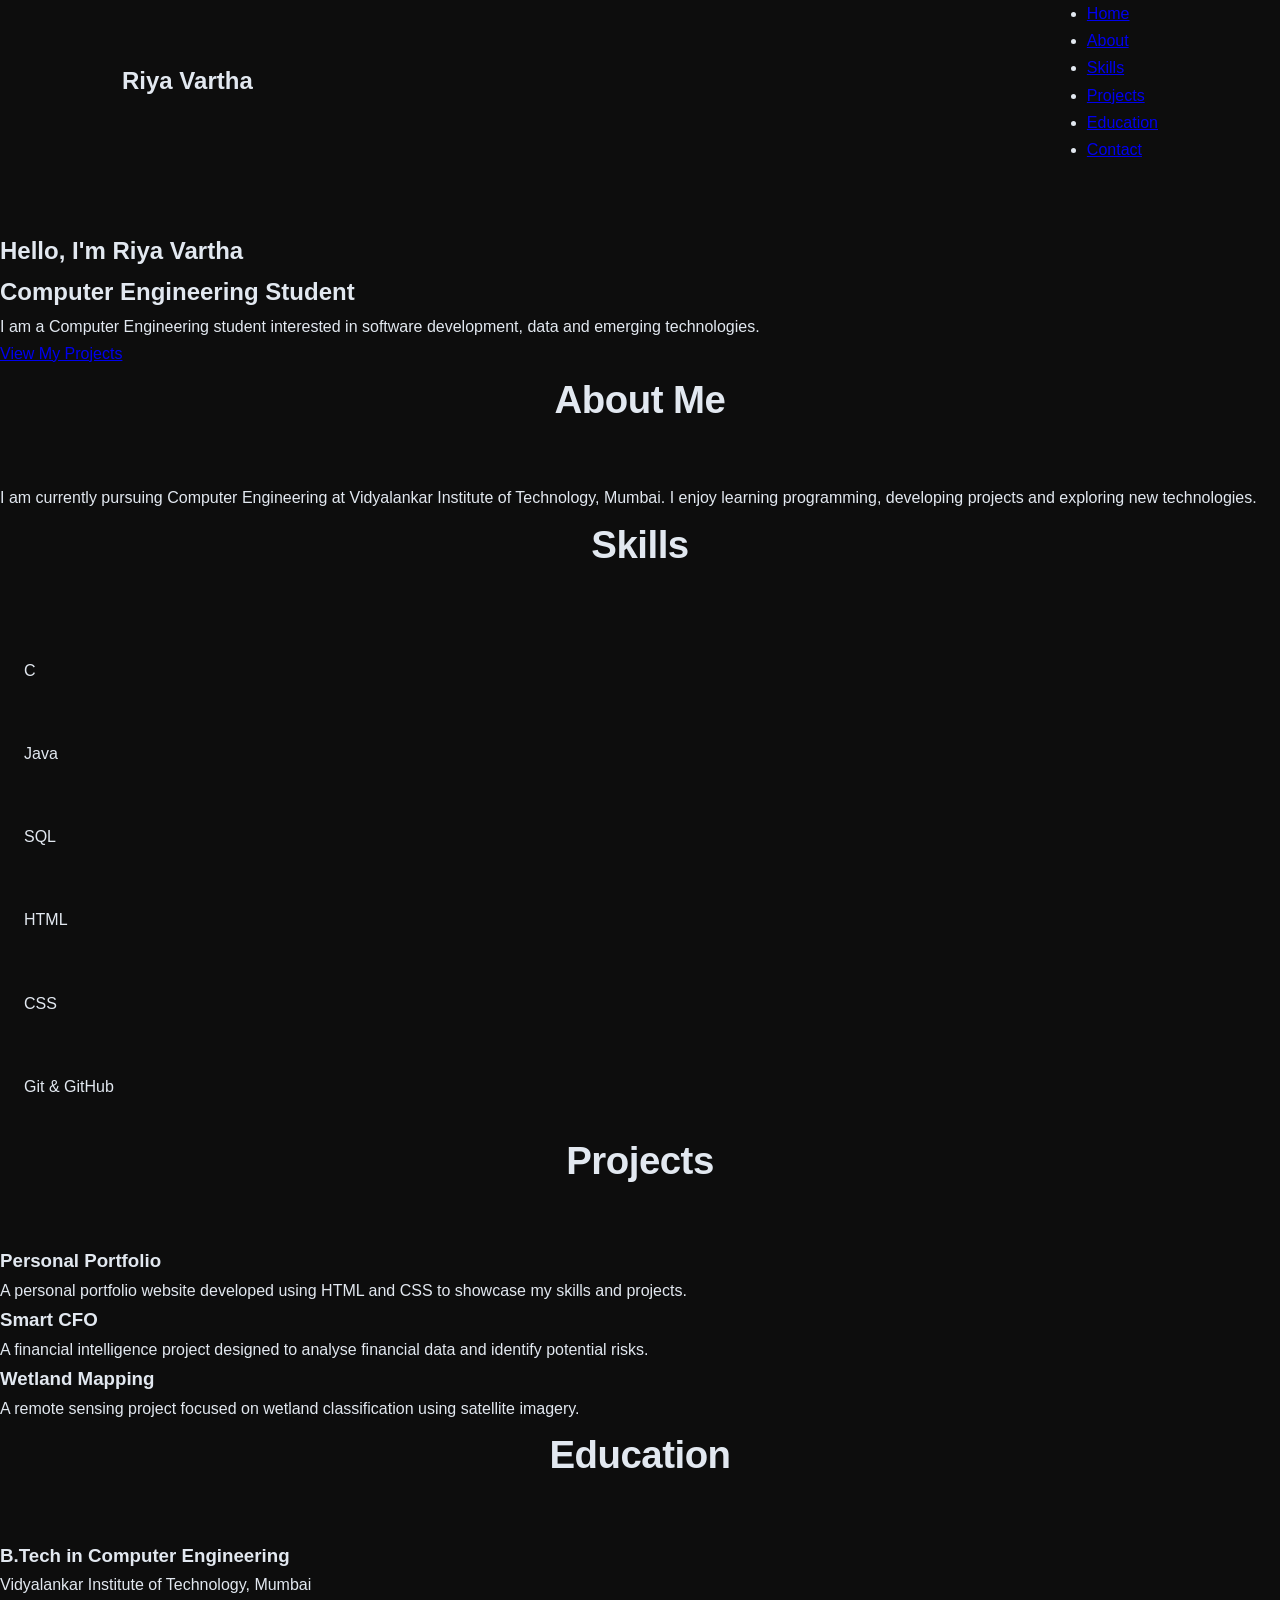
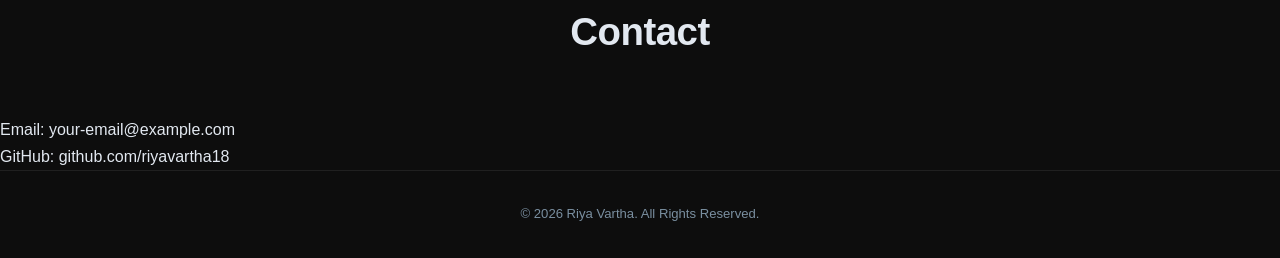
==== commit cf18c29a: "Create V2 portfolio" ====
--- a/index.html
+++ b/index.html
@@ -1,499 +1,161 @@
 <!DOCTYPE html>
-<html lang="en" data-theme="dark">
+<html lang="en">
 
 <head>
-  <meta charset="UTF-8" />
-  <meta name="viewport" content="width=device-width, initial-scale=1.0" />
-  <meta name="description"
-    content="Riya Vartha – Computer Engineering Student at VIT Mumbai. Portfolio showcasing skills, projects, internships and contact." />
-  <title>Riya Vartha | Computer Engineering Student</title>
+    <meta charset="UTF-8">
+    <meta name="viewport" content="width=device-width, initial-scale=1.0">
+    <title>Riya Vartha | Portfolio</title>
 
-  <!-- Google Fonts -->
-  <link rel="preconnect" href="https://fonts.googleapis.com" />
-  <link rel="preconnect" href="https://fonts.gstatic.com" crossorigin />
-  <link href="https://fonts.googleapis.com/css2?family=Poppins:wght@300;400;500;600;700;800&display=swap"
-    rel="stylesheet" />
-
-  <!-- Font Awesome -->
-  <link rel="stylesheet" href="https://cdnjs.cloudflare.com/ajax/libs/font-awesome/6.5.0/css/all.min.css" />
-
-  <link rel="stylesheet" href="styles.css" />
+    <link rel="stylesheet" href="styles.css">
 </head>
 
 <body>
 
-  <!-- ── CURSOR GLOW ── -->
-  <canvas id="cursor-canvas"></canvas>
+    <!-- Navigation -->
+    <nav>
+        <div class="container nav-container">
+            <h2>Riya Vartha</h2>
 
-  <!-- ================== LANDING PAGE ================== -->
-  <div id="landing-page">
-    <canvas id="landing-canvas"></canvas>
-    <div class="landing-content" id="landing-content">
-      <!-- Cinematic letter-split stage -->
-      <div class="rv-stage" id="rv-stage">
-        <span class="rv-letter rv-r" id="rv-r">R</span>
-        <span class="rv-letter rv-v" id="rv-v">V</span>
-      </div>
-      <button id="enter-btn" class="hidden-anim" onclick="enterPortfolio()">
-        Enter Portfolio
-      </button>
-    </div>
-  </div>
-
-  <!-- ================== MAIN PORTFOLIO ================== -->
-  <div id="portfolio" class="hidden">
-    <canvas id="portfolio-canvas"></canvas>
-
-    <!-- NAVBAR -->
-    <nav id="navbar">
-      <div class="nav-container">
-        <div class="nav-logo">
-          <span class="logo-mark">RV</span>
-          <span class="logo-name">Riya Vartha</span>
+            <ul>
+                <li><a href="#home">Home</a></li>
+                <li><a href="#about">About</a></li>
+                <li><a href="#skills">Skills</a></li>
+                <li><a href="#projects">Projects</a></li>
+                <li><a href="#education">Education</a></li>
+                <li><a href="#contact">Contact</a></li>
+            </ul>
         </div>
-        <button class="nav-toggle" id="nav-toggle" onclick="toggleMenu()" aria-label="Toggle menu">
-          <span></span><span></span><span></span>
-        </button>
-        <ul class="nav-links" id="nav-links">
-          <li><a href="#home" onclick="closeMenu()">Home</a></li>
-          <li><a href="#about" onclick="closeMenu()">About</a></li>
-          <li><a href="#skills" onclick="closeMenu()">Skills</a></li>
-          <li><a href="#projects" onclick="closeMenu()">Projects</a></li>
-          <li><a href="#education" onclick="closeMenu()">Education</a></li>
-          <li><a href="#contact" onclick="closeMenu()">Contact</a></li>
-          <li>
-            <a href="./resume.jpeg" download="Riya_Vartha_Resume.jpeg" class="nav-resume-btn" id="nav-download-btn">
-              <i class="fas fa-download"></i> Resume
-            </a>
-          </li>
-          <li>
-            <button class="theme-toggle" id="theme-toggle" onclick="toggleTheme()" aria-label="Toggle theme">
-              <span class="theme-icon">🌙</span>
-            </button>
-          </li>
-        </ul>
-      </div>
     </nav>
 
-    <!-- ── HOME ── -->
-    <section id="home" class="section">
-      <div class="section-inner home-inner">
-        <div class="glass-card home-card reveal">
-          <p class="home-greeting">Hello, World</p>
-          <h1 class="home-title">
-            <span id="typing-text"></span><span class="cursor">|</span>
-          </h1>
-          <p class="home-role">Computer Engineer</p>
-          <p class="home-tagline">Ideas in mind, solutions in code.</p>
-          <div class="home-btns">
-            <a href="resume.html" target="_blank" class="btn-primary" id="home-download-btn">
-              <i class="fas fa-file-image"></i> View Resume
-            </a>
-            <a href="#about" class="btn-outline">About Me</a>
-          </div>
+
+    <!-- Home -->
+    <section id="home" class="hero">
+        <div class="container">
+
+            <h1>Hello, I'm <span>Riya Vartha</span></h1>
+
+            <h2>Computer Engineering Student</h2>
+
+            <p>
+                I am a Computer Engineering student interested in
+                software development, data and emerging technologies.
+            </p>
+
+            <a href="#projects" class="button">View My Projects</a>
+
         </div>
-      </div>
     </section>
 
-    <!-- ── ABOUT ── -->
-    <section id="about" class="section">
-      <div class="section-inner">
-        <h2 class="section-title">About <span class="accent">Me</span></h2>
-        <div class="glass-card about-card reveal">
-          <div class="about-avatar">
-            <div class="avatar-circle">RV</div>
-          </div>
-          <div class="about-body">
-            <p>
-              Computer Engineering student at <strong>Vidyalankar Institute of Technology</strong> with a strong
-              foundation in programming and problem-solving. Experienced in building projects and participating in
-              technical activities.
+
+    <!-- About -->
+    <section id="about">
+        <div class="container">
+
+            <h2 class="section-title">About Me</h2>
+
+            <p class="section-text">
+                I am currently pursuing Computer Engineering at
+                Vidyalankar Institute of Technology, Mumbai.
+                I enjoy learning programming, developing projects
+                and exploring new technologies.
             </p>
-            <p>
-              Actively involved in student committees, developing leadership, communication, and teamwork skills.
-              Passionate about creating meaningful solutions and continuously learning new technologies.
-            </p>
-            <div class="about-stats">
-              <div class="stat-item">
-                <span class="stat-num">10+</span>
-                <span class="stat-label">Projects</span>
-              </div>
-              <div class="stat-divider"></div>
-              <div class="stat-item">
-                <span class="stat-num">8.95</span>
-                <span class="stat-label">CGPA</span>
-              </div>
-              <div class="stat-divider"></div>
-              <div class="stat-item">
-                <span class="stat-num">3+</span>
-                <span class="stat-label">Years Learning</span>
-              </div>
-            </div>
-          </div>
+
         </div>
-      </div>
     </section>
 
-    <!-- ── SKILLS ── -->
-    <section id="skills" class="section">
-      <div class="section-inner">
-        <h2 class="section-title">My <span class="accent">Skills</span></h2>
-        <div class="skills-grid">
 
-          <div class="glass-card skill-card reveal">
-            <div class="skill-card-header">
-              <i class="fas fa-code skill-icon"></i>
-              <h3>Programming Languages</h3>
+    <!-- Skills -->
+    <section id="skills">
+        <div class="container">
+
+            <h2 class="section-title">Skills</h2>
+
+            <div class="skills-container">
+
+                <div class="skill-card">C</div>
+                <div class="skill-card">Java</div>
+                <div class="skill-card">SQL</div>
+                <div class="skill-card">HTML</div>
+                <div class="skill-card">CSS</div>
+                <div class="skill-card">Git & GitHub</div>
+
             </div>
-            <ul class="skill-list">
-              <li><i class="fas fa-terminal"></i> C</li>
-              <li><i class="fab fa-java"></i> Java</li>
-              <li><i class="fab fa-python"></i> Python</li>
-            </ul>
-          </div>
-
-          <div class="glass-card skill-card reveal">
-            <div class="skill-card-header">
-              <i class="fas fa-laptop-code skill-icon"></i>
-              <h3>Web Development</h3>
-            </div>
-            <ul class="skill-list">
-              <li><i class="fab fa-html5"></i> HTML</li>
-              <li><i class="fab fa-css3-alt"></i> CSS</li>
-              <li><i class="fab fa-js-square"></i> JavaScript</li>
-            </ul>
-          </div>
-
-          <div class="glass-card skill-card reveal">
-            <div class="skill-card-header">
-              <i class="fas fa-brain skill-icon"></i>
-              <h3>Core Concepts</h3>
-            </div>
-            <ul class="skill-list">
-              <li><i class="fas fa-sitemap"></i> Arrays &amp; Linked Lists</li>
-              <li><i class="fas fa-layer-group"></i> Stacks &amp; Queues</li>
-              <li><i class="fas fa-project-diagram"></i> Trees</li>
-            </ul>
-          </div>
-
-          <div class="glass-card skill-card reveal">
-            <div class="skill-card-header">
-              <i class="fas fa-tools skill-icon"></i>
-              <h3>Tools &amp; Technologies</h3>
-            </div>
-            <ul class="skill-list">
-              <li><i class="fab fa-git-alt"></i> Git &amp; GitHub</li>
-              <li><i class="fas fa-database"></i> PostgreSQL</li>
-              <li><i class="fas fa-microchip"></i> Arduino</li>
-              <li><i class="fas fa-file-excel"></i> Excel &amp; Canva</li>
-            </ul>
-          </div>
-
-          <div class="glass-card skill-card soft-skills-card reveal">
-            <div class="skill-card-header">
-              <i class="fas fa-users skill-icon"></i>
-              <h3>Soft Skills</h3>
-            </div>
-            <p class="soft-skills-tagline">Strong interpersonal and leadership abilities</p>
-            <div class="soft-skills-badges">
-              <span class="skill-badge">Leadership</span>
-              <span class="skill-badge">Teamwork</span>
-              <span class="skill-badge">Communication</span>
-              <span class="skill-badge">Adaptability</span>
-              <span class="skill-badge">Problem-Solving</span>
-            </div>
-          </div>
 
         </div>
-      </div>
     </section>
 
-    <!-- ── PROJECTS ── -->
-    <section id="projects" class="section">
-      <div class="section-inner">
-        <h2 class="section-title">My <span class="accent">Projects</span></h2>
-        <div class="timeline">
-          <div class="timeline-track"></div>
 
-          <div class="timeline-item reveal">
-            <div class="tl-dot"></div>
-            <div class="glass-card tl-card">
-              <span class="project-chip">Web App</span>
-              <h3>Event Management System</h3>
-              <p>Event organization system for managing registrations, schedules, and coordination.</p>
+    <!-- Projects -->
+    <section id="projects">
+        <div class="container">
+
+            <h2 class="section-title">Projects</h2>
+
+            <div class="project-container">
+
+                <div class="project-card">
+                    <h3>Personal Portfolio</h3>
+                    <p>
+                        A personal portfolio website developed using
+                        HTML and CSS to showcase my skills and projects.
+                    </p>
+                </div>
+
+                <div class="project-card">
+                    <h3>Smart CFO</h3>
+                    <p>
+                        A financial intelligence project designed to
+                        analyse financial data and identify potential risks.
+                    </p>
+                </div>
+
+                <div class="project-card">
+                    <h3>Wetland Mapping</h3>
+                    <p>
+                        A remote sensing project focused on wetland
+                        classification using satellite imagery.
+                    </p>
+                </div>
+
             </div>
-          </div>
-
-          <div class="timeline-item reveal">
-            <div class="tl-dot"></div>
-            <div class="glass-card tl-card">
-              <span class="project-chip">Web App</span>
-              <h3>Recipe Website</h3>
-              <p>Responsive recipe platform with search, categories, and clean UI for food enthusiasts.</p>
-            </div>
-          </div>
-
-          <div class="timeline-item reveal">
-            <div class="tl-dot"></div>
-            <div class="glass-card tl-card">
-              <span class="project-chip">Web App</span>
-              <h3>Sikkim Tourism</h3>
-              <p>Tourism information website highlighting destinations, culture, and travel guides for Sikkim.</p>
-            </div>
-          </div>
-
-          <div class="timeline-item reveal">
-            <div class="tl-dot"></div>
-            <div class="glass-card tl-card">
-              <span class="project-chip">Algorithm</span>
-              <h3>Shortest Path Algorithm</h3>
-              <p>API-based routing system implementing shortest path algorithms for navigation solutions.</p>
-            </div>
-          </div>
-
-          <div class="timeline-item reveal">
-            <div class="tl-dot"></div>
-            <div class="glass-card tl-card">
-              <span class="project-chip">System</span>
-              <h3>Bank Management System</h3>
-              <p>Basic banking operations system covering accounts, transactions, and record management.</p>
-            </div>
-          </div>
-
-          <div class="timeline-item reveal">
-            <div class="tl-dot"></div>
-            <div class="glass-card tl-card">
-              <span class="project-chip">Hardware</span>
-              <h3>Rain Water Detector</h3>
-              <p>Hardware-based detection system using sensors to monitor and alert rain activity.</p>
-            </div>
-          </div>
-
-          <div class="timeline-item reveal">
-            <div class="tl-dot"></div>
-            <div class="glass-card tl-card">
-              <span class="project-chip">Hardware</span>
-              <h3>Water Level Indicator</h3>
-              <p>Monitoring system to track and display real-time water levels using embedded hardware.</p>
-            </div>
-          </div>
-
-          <div class="timeline-item reveal">
-            <div class="tl-dot"></div>
-            <div class="glass-card tl-card">
-              <span class="project-chip">Design</span>
-              <h3>Portfolio Website</h3>
-              <p>Personal portfolio with dark theme, glassmorphism, and interactive particle animations.</p>
-            </div>
-          </div>
-
-          <div class="timeline-item reveal ongoing-item">
-            <div class="tl-dot tl-dot-ongoing"></div>
-            <div class="glass-card tl-card ongoing-card">
-              <span class="project-chip chip-ongoing">Ongoing</span>
-              <h3>Lost &amp; Found Website</h3>
-              <p>Platform to post and search lost/found items with user listings and notifications.</p>
-            </div>
-          </div>
-
-          <div class="timeline-item reveal ongoing-item">
-            <div class="tl-dot tl-dot-ongoing"></div>
-            <div class="glass-card tl-card ongoing-card">
-              <span class="project-chip chip-ongoing">Ongoing</span>
-              <h3>Page Replacement Simulation</h3>
-              <p>OS concepts simulation visualizing FIFO, LRU, and Optimal page replacement algorithms.</p>
-            </div>
-          </div>
-
-          <div class="timeline-item reveal">
-            <div class="tl-dot tl-dot-more"></div>
-            <div class="glass-card tl-card more-card">
-              <p class="more-text"><i class="fas fa-ellipsis-h"></i> &nbsp;And many more in progress…</p>
-            </div>
-          </div>
 
         </div>
-      </div>
     </section>
 
-    <!-- ── EDUCATION ── -->
-    <section id="education" class="section">
-      <div class="section-inner">
-        <h2 class="section-title">My <span class="accent">Education</span></h2>
-        <div class="edu-list">
 
-          <div class="glass-card edu-card reveal">
-            <div class="edu-icon-wrap">
-              <i class="fas fa-university"></i>
+    <!-- Education -->
+    <section id="education">
+        <div class="container">
+
+            <h2 class="section-title">Education</h2>
+
+            <div class="education-card">
+                <h3>B.Tech in Computer Engineering</h3>
+                <p>Vidyalankar Institute of Technology, Mumbai</p>
             </div>
-            <div class="edu-body">
-              <span class="edu-period">2024 – 2028</span>
-              <h3>B.Tech Computer Science Engineering</h3>
-              <p class="edu-inst">Vidyalankar Institute of Technology</p>
-              <p class="edu-grade">CGPA: <strong>8.95</strong></p>
-            </div>
-          </div>
-
-          <div class="glass-card edu-card reveal">
-            <div class="edu-icon-wrap">
-              <i class="fas fa-graduation-cap"></i>
-            </div>
-            <div class="edu-body">
-              <span class="edu-period">2022 – 2022</span>
-              <h3>HSC (Class XII)</h3>
-              <p class="edu-inst">V.G Vaze College</p>
-              <p class="edu-grade">Score: <strong>74.6%</strong></p>
-            </div>
-          </div>
-
-          <div class="glass-card edu-card reveal">
-            <div class="edu-icon-wrap">
-              <i class="fas fa-school"></i>
-            </div>
-            <div class="edu-body">
-              <span class="edu-period">SSC (Class X)</span>
-              <h3>Secondary School</h3>
-              <p class="edu-inst">Lok Puram Public School</p>
-              <p class="edu-grade">Score: <strong>83.6%</strong></p>
-            </div>
-          </div>
 
         </div>
-
-        <!-- INTERNSHIP -->
-        <h2 class="section-title sub-title">Internship <span class="accent">Experience</span></h2>
-        <div class="edu-list">
-          <div class="glass-card edu-card reveal">
-            <div class="edu-icon-wrap">
-              <i class="fas fa-briefcase"></i>
-            </div>
-            <div class="edu-body">
-              <span class="edu-period">Jan 2024 – Apr 2024</span>
-              <h3>STDT IT Services</h3>
-              <p class="edu-inst">Software Intern</p>
-              <ul class="internship-list">
-                <li>Internal tool development</li>
-                <li>Program logic writing</li>
-                <li>Testing and issue fixing</li>
-              </ul>
-            </div>
-          </div>
-        </div>
-
-        <!-- CERTIFICATIONS -->
-        <h2 class="section-title sub-title">Certifications <span class="accent">&amp; Achievements</span></h2>
-        <div class="cert-grid">
-          <div class="glass-card cert-card reveal">
-            <i class="fas fa-certificate cert-icon"></i>
-            <p>NPTEL Java</p>
-          </div>
-          <div class="glass-card cert-card reveal">
-            <i class="fas fa-certificate cert-icon"></i>
-            <p>TCS iON Java &amp; DSA</p>
-          </div>
-          <div class="glass-card cert-card reveal">
-            <i class="fas fa-certificate cert-icon"></i>
-            <p>MATLAB Certifications</p>
-          </div>
-        </div>
-
-        <!-- EXTRACURRICULAR -->
-        <h2 class="section-title sub-title">Extracurricular <span class="accent">Activities</span></h2>
-        <div class="edu-list">
-          <div class="glass-card edu-card reveal">
-            <div class="edu-icon-wrap">
-              <i class="fas fa-users"></i>
-            </div>
-            <div class="edu-body">
-              <span class="edu-period">VIT Student Council</span>
-              <h3>Core Committee Member</h3>
-              <p class="edu-inst">Student Council of VIT</p>
-              <ul class="internship-list">
-                <li>Publicity Core</li>
-                <li>Sponsorship Core</li>
-              </ul>
-            </div>
-          </div>
-        </div>
-
-      </div>
     </section>
 
-    <!-- ── CONTACT ── -->
-    <section id="contact" class="section">
-      <div class="section-inner">
-        <h2 class="section-title">Let's Get <span class="accent">In Touch</span></h2>
-        <p class="contact-sub">Feel free to reach out — I'd love to connect.</p>
 
-        <div class="contact-grid">
+    <!-- Contact -->
+    <section id="contact">
+        <div class="container">
 
-          <!-- Info card -->
-          <div class="glass-card contact-info reveal">
-            <h3>Contact Me Here</h3>
-            <a href="mailto:riya.vartha18@gmail.com" class="contact-email">
-              <i class="fas fa-envelope"></i>
-              riya.vartha18@gmail.com
-            </a>
-            <div class="social-row">
-              <a href="tel:9326024990" class="social-btn" title="Call Me" id="social-phone">
-                <i class="fas fa-phone"></i>
-              </a>
-              <a href="https://www.linkedin.com/in/riya-vartha-4b3535339" target="_blank" rel="noopener"
-                class="social-btn" title="LinkedIn" id="social-linkedin">
-                <i class="fab fa-linkedin-in"></i>
-              </a>
-              <a href="https://leetcode.com/riyavartha/" target="_blank" rel="noopener" class="social-btn"
-                title="LeetCode" id="social-leetcode">
-                <i class="fas fa-code"></i>
-              </a>
-              <a href="https://github.com/riyavartha18" target="_blank" rel="noopener" class="social-btn" title="GitHub"
-                id="social-github">
-                <i class="fab fa-github"></i>
-              </a>
-              <a href="https://www.instagram.com/riya18406" target="_blank" rel="noopener" class="social-btn"
-                title="Instagram" id="social-instagram">
-                <i class="fab fa-instagram"></i>
-              </a>
-            </div>
-          </div>
+            <h2 class="section-title">Contact</h2>
 
-          <!-- Form card -->
-          <div class="glass-card contact-form-wrap reveal">
-            <form id="contact-form" onsubmit="handleFormSubmit(event)">
-              <div class="form-field">
-                <label for="form-name">Your Name</label>
-                <input type="text" id="form-name" name="name" placeholder="Enter your name" required />
-              </div>
-              <div class="form-field">
-                <label for="form-email">Your Email</label>
-                <input type="email" id="form-email" name="email" placeholder="Enter your email" required />
-              </div>
-              <div class="form-field">
-                <label for="form-message">Message</label>
-                <textarea id="form-message" name="message" rows="5" placeholder="Write your message here..."
-                  required></textarea>
-              </div>
-              <button type="submit" class="btn-primary form-submit">
-                <i class="fas fa-paper-plane"></i> Send Message
-              </button>
-            </form>
-            <div id="form-success" class="form-success hidden">
-              <i class="fas fa-check-circle"></i> Message sent! I'll get back to you soon.
-            </div>
-          </div>
+            <p>Email: your-email@example.com</p>
+            <p>GitHub: github.com/riyavartha18</p>
 
         </div>
-      </div>
     </section>
 
-    <!-- FOOTER -->
+
+    <!-- Footer -->
     <footer>
-      <p>Designed &amp; Built by <span class="accent">Riya Vartha</span> &nbsp;·&nbsp; 2025</p>
+        <p>© 2026 Riya Vartha. All Rights Reserved.</p>
     </footer>
 
-  </div><!-- end #portfolio -->
-
-  <script src="script.js"></script>
 </body>
 
 </html>
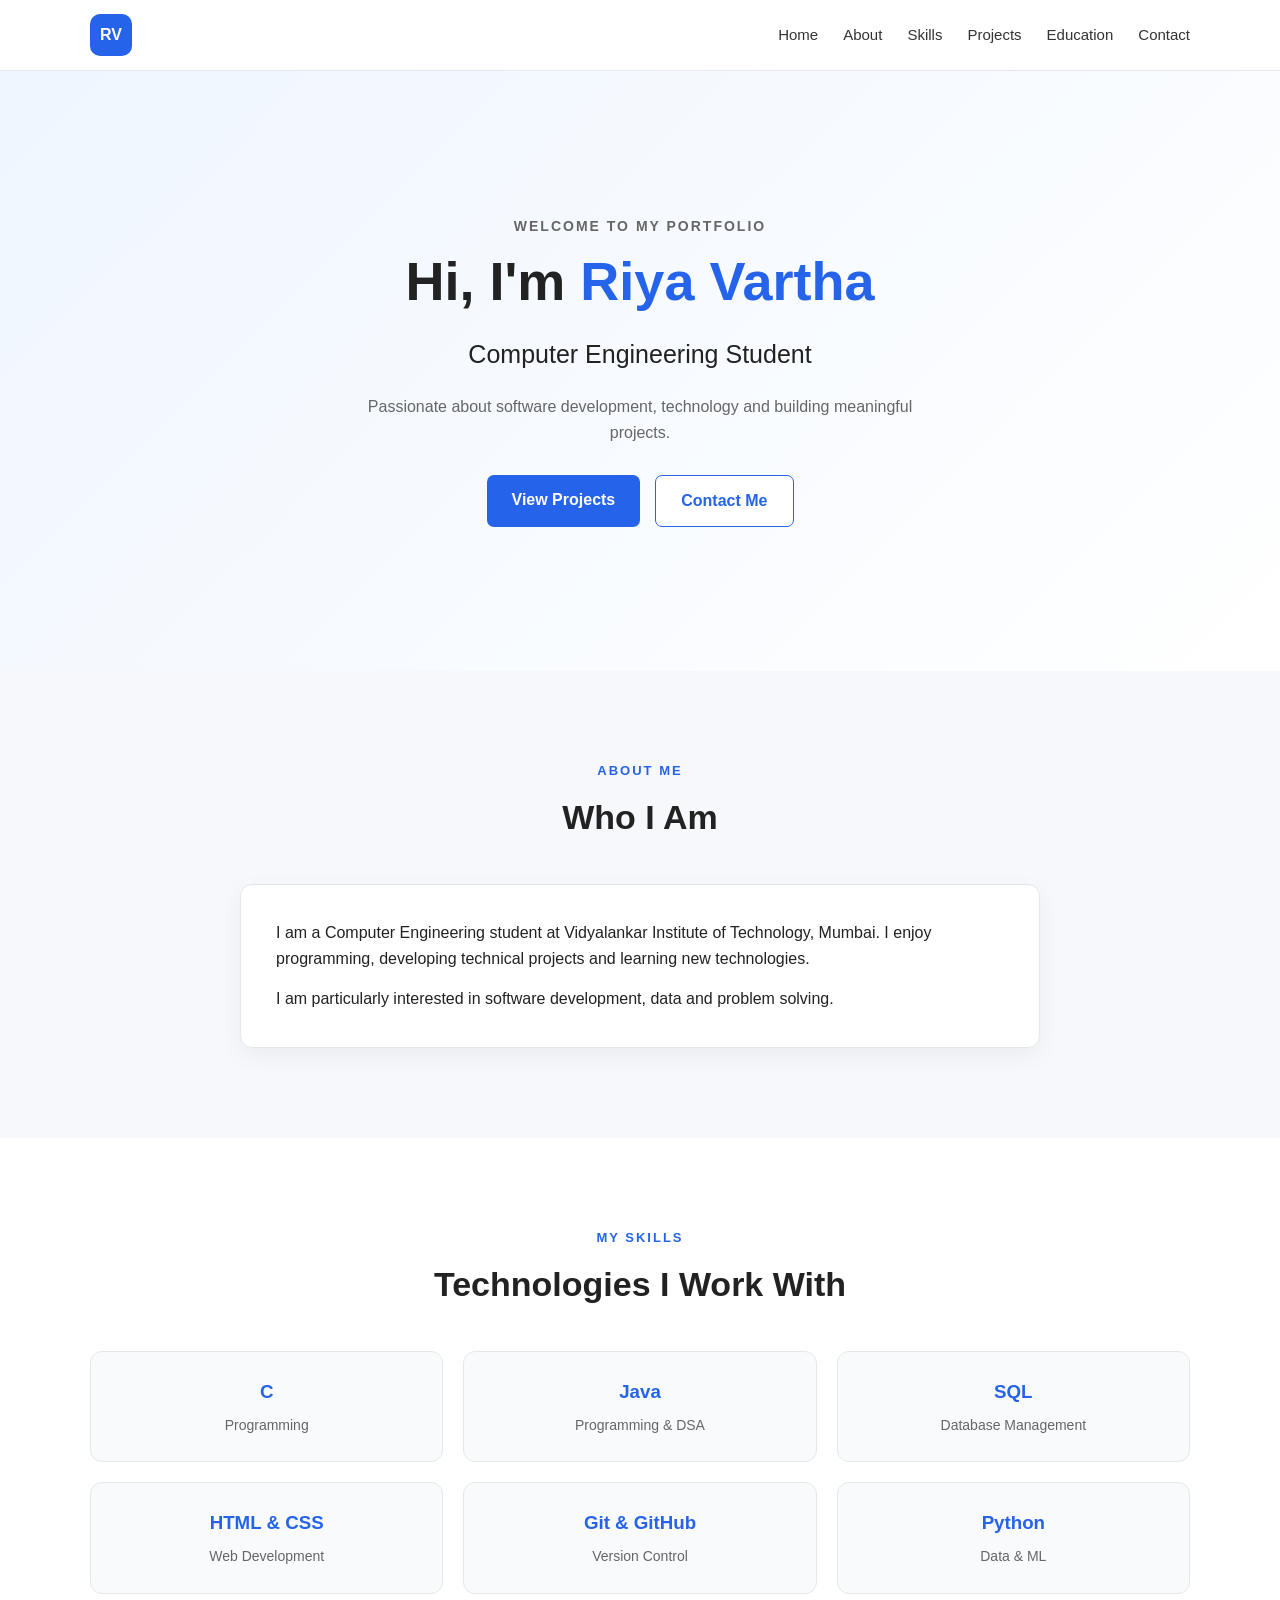
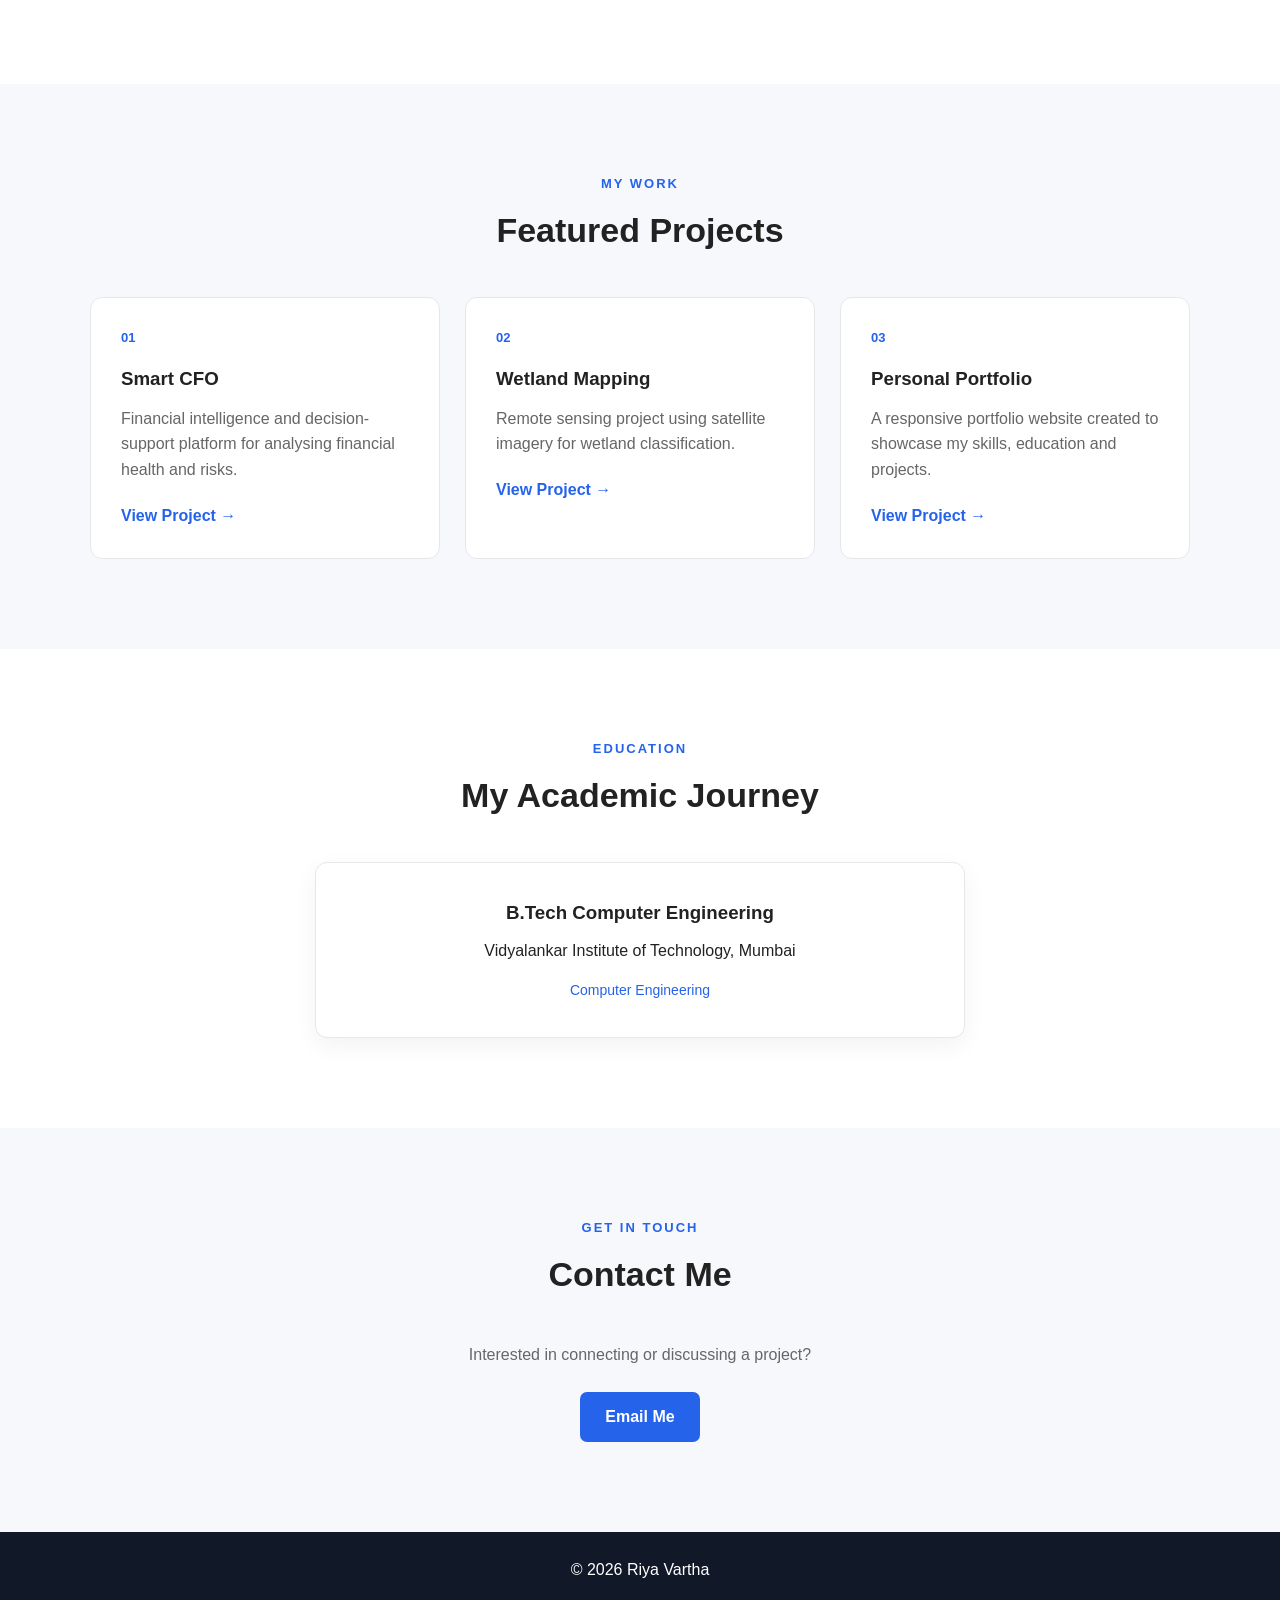
==== commit 1495645a: "Enhance portfolio for V3" ====
--- a/index.html
+++ b/index.html
@@ -4,6 +4,7 @@
 <head>
     <meta charset="UTF-8">
     <meta name="viewport" content="width=device-width, initial-scale=1.0">
+
     <title>Riya Vartha | Portfolio</title>
 
     <link rel="stylesheet" href="styles.css">
@@ -12,11 +13,12 @@
 <body>
 
     <!-- Navigation -->
-    <nav>
-        <div class="container nav-container">
-            <h2>Riya Vartha</h2>
-
-            <ul>
+    <header>
+        <nav class="navbar">
+
+            <div class="logo">RV</div>
+
+            <ul class="nav-links">
                 <li><a href="#home">Home</a></li>
                 <li><a href="#about">About</a></li>
                 <li><a href="#skills">Skills</a></li>
@@ -24,136 +26,232 @@
                 <li><a href="#education">Education</a></li>
                 <li><a href="#contact">Contact</a></li>
             </ul>
-        </div>
-    </nav>
-
-
-    <!-- Home -->
+
+        </nav>
+    </header>
+
+
+    <!-- Hero -->
     <section id="home" class="hero">
-        <div class="container">
-
-            <h1>Hello, I'm <span>Riya Vartha</span></h1>
+
+        <div class="hero-content">
+
+            <p class="intro">WELCOME TO MY PORTFOLIO</p>
+
+            <h1>
+                Hi, I'm <span>Riya Vartha</span>
+            </h1>
 
             <h2>Computer Engineering Student</h2>
 
             <p>
-                I am a Computer Engineering student interested in
-                software development, data and emerging technologies.
+                Passionate about software development, technology
+                and building meaningful projects.
             </p>
 
-            <a href="#projects" class="button">View My Projects</a>
-
-        </div>
+            <div class="hero-buttons">
+                <a href="#projects" class="btn primary">View Projects</a>
+                <a href="#contact" class="btn secondary">Contact Me</a>
+            </div>
+
+        </div>
+
     </section>
 
 
     <!-- About -->
-    <section id="about">
-        <div class="container">
-
-            <h2 class="section-title">About Me</h2>
-
-            <p class="section-text">
-                I am currently pursuing Computer Engineering at
-                Vidyalankar Institute of Technology, Mumbai.
-                I enjoy learning programming, developing projects
-                and exploring new technologies.
+    <section id="about" class="section">
+
+        <div class="container">
+
+            <p class="section-label">ABOUT ME</p>
+
+            <h2 class="section-title">Who I Am</h2>
+
+            <div class="about-card">
+
+                <p>
+                    I am a Computer Engineering student at
+                    Vidyalankar Institute of Technology, Mumbai.
+                    I enjoy programming, developing technical projects
+                    and learning new technologies.
+                </p>
+
+                <p>
+                    I am particularly interested in software development,
+                    data and problem solving.
+                </p>
+
+            </div>
+
+        </div>
+
+    </section>
+
+
+    <!-- Skills -->
+    <section id="skills" class="section alternate">
+
+        <div class="container">
+
+            <p class="section-label">MY SKILLS</p>
+
+            <h2 class="section-title">Technologies I Work With</h2>
+
+            <div class="skills-grid">
+
+                <div class="skill-card">
+                    <h3>C</h3>
+                    <p>Programming</p>
+                </div>
+
+                <div class="skill-card">
+                    <h3>Java</h3>
+                    <p>Programming & DSA</p>
+                </div>
+
+                <div class="skill-card">
+                    <h3>SQL</h3>
+                    <p>Database Management</p>
+                </div>
+
+                <div class="skill-card">
+                    <h3>HTML & CSS</h3>
+                    <p>Web Development</p>
+                </div>
+
+                <div class="skill-card">
+                    <h3>Git & GitHub</h3>
+                    <p>Version Control</p>
+                </div>
+
+                <div class="skill-card">
+                    <h3>Python</h3>
+                    <p>Data & ML</p>
+                </div>
+
+            </div>
+
+        </div>
+
+    </section>
+
+
+    <!-- Projects -->
+    <section id="projects" class="section">
+
+        <div class="container">
+
+            <p class="section-label">MY WORK</p>
+
+            <h2 class="section-title">Featured Projects</h2>
+
+            <div class="projects-grid">
+
+                <div class="project-card">
+
+                    <div class="project-number">01</div>
+
+                    <h3>Smart CFO</h3>
+
+                    <p>
+                        Financial intelligence and decision-support
+                        platform for analysing financial health and risks.
+                    </p>
+
+                    <a href="#" class="project-link">View Project →</a>
+
+                </div>
+
+
+                <div class="project-card">
+
+                    <div class="project-number">02</div>
+
+                    <h3>Wetland Mapping</h3>
+
+                    <p>
+                        Remote sensing project using satellite imagery
+                        for wetland classification.
+                    </p>
+
+                    <a href="#" class="project-link">View Project →</a>
+
+                </div>
+
+
+                <div class="project-card">
+
+                    <div class="project-number">03</div>
+
+                    <h3>Personal Portfolio</h3>
+
+                    <p>
+                        A responsive portfolio website created to
+                        showcase my skills, education and projects.
+                    </p>
+
+                    <a href="#" class="project-link">View Project →</a>
+
+                </div>
+
+            </div>
+
+        </div>
+
+    </section>
+
+
+    <!-- Education -->
+    <section id="education" class="section alternate">
+
+        <div class="container">
+
+            <p class="section-label">EDUCATION</p>
+
+            <h2 class="section-title">My Academic Journey</h2>
+
+            <div class="education-card">
+
+                <h3>B.Tech Computer Engineering</h3>
+
+                <p>
+                    Vidyalankar Institute of Technology, Mumbai
+                </p>
+
+                <span>Computer Engineering</span>
+
+            </div>
+
+        </div>
+
+    </section>
+
+
+    <!-- Contact -->
+    <section id="contact" class="section contact">
+
+        <div class="container">
+
+            <p class="section-label">GET IN TOUCH</p>
+
+            <h2 class="section-title">Contact Me</h2>
+
+            <p>
+                Interested in connecting or discussing a project?
             </p>
 
-        </div>
-    </section>
-
-
-    <!-- Skills -->
-    <section id="skills">
-        <div class="container">
-
-            <h2 class="section-title">Skills</h2>
-
-            <div class="skills-container">
-
-                <div class="skill-card">C</div>
-                <div class="skill-card">Java</div>
-                <div class="skill-card">SQL</div>
-                <div class="skill-card">HTML</div>
-                <div class="skill-card">CSS</div>
-                <div class="skill-card">Git & GitHub</div>
-
-            </div>
-
-        </div>
-    </section>
-
-
-    <!-- Projects -->
-    <section id="projects">
-        <div class="container">
-
-            <h2 class="section-title">Projects</h2>
-
-            <div class="project-container">
-
-                <div class="project-card">
-                    <h3>Personal Portfolio</h3>
-                    <p>
-                        A personal portfolio website developed using
-                        HTML and CSS to showcase my skills and projects.
-                    </p>
-                </div>
-
-                <div class="project-card">
-                    <h3>Smart CFO</h3>
-                    <p>
-                        A financial intelligence project designed to
-                        analyse financial data and identify potential risks.
-                    </p>
-                </div>
-
-                <div class="project-card">
-                    <h3>Wetland Mapping</h3>
-                    <p>
-                        A remote sensing project focused on wetland
-                        classification using satellite imagery.
-                    </p>
-                </div>
-
-            </div>
-
-        </div>
-    </section>
-
-
-    <!-- Education -->
-    <section id="education">
-        <div class="container">
-
-            <h2 class="section-title">Education</h2>
-
-            <div class="education-card">
-                <h3>B.Tech in Computer Engineering</h3>
-                <p>Vidyalankar Institute of Technology, Mumbai</p>
-            </div>
-
-        </div>
-    </section>
-
-
-    <!-- Contact -->
-    <section id="contact">
-        <div class="container">
-
-            <h2 class="section-title">Contact</h2>
-
-            <p>Email: your-email@example.com</p>
-            <p>GitHub: github.com/riyavartha18</p>
-
-        </div>
-    </section>
-
-
-    <!-- Footer -->
+            <a href="mailto:your-email@example.com" class="btn primary">
+                Email Me
+            </a>
+
+        </div>
+
+    </section>
+
+
     <footer>
-        <p>© 2026 Riya Vartha. All Rights Reserved.</p>
+        <p>© 2026 Riya Vartha</p>
     </footer>
 
 </body>
--- a/styles.css
+++ b/styles.css
@@ -1,1346 +1,442 @@
-/* ============================================================
-   RIYA VARTHA PORTFOLIO — STYLES (v3 — Enhanced & Polished)
-   ============================================================ */
-
-/* ---------- RESET & BASE ---------- */
-*, *::before, *::after {
-  margin: 0;
-  padding: 0;
-  box-sizing: border-box;
-}
-
-/* ---------- DARK THEME (default) ---------- */
-:root,
-[data-theme="dark"] {
-  --accent:        #00d4ff;
-  --accent-dim:    rgba(0, 212, 255, 0.15);
-  --accent-glow:   rgba(0, 212, 255, 0.22);
-  --bg:            #0d0d0d;
-  --bg-card:       rgba(255, 255, 255, 0.035);
-  --bg-card-hover: rgba(255, 255, 255, 0.06);
-  --border:        rgba(255, 255, 255, 0.08);
-  --border-hover:  rgba(0, 212, 255, 0.35);
-  --text:          #e2e8f0;
-  --text-muted:    #7a8fa0;
-  --nav-bg:        rgba(13, 13, 13, 0.75);
-  --nav-bg-scroll: rgba(13, 13, 13, 0.92);
-  --particle-color:#00d4ff;
-  --shadow-card:   0 8px 40px rgba(0, 0, 0, 0.5);
-  --font:          'Poppins', sans-serif;
-  --nav-h:         68px;
-  --radius:        16px;
-  --max-w:         1100px;
-}
-
-/* ---------- LIGHT THEME (SOFT PASTEL RICH) ---------- */
-[data-theme="light"] {
-  --accent:        #7c6ef5;
-  --accent-dim:    rgba(196, 181, 253, 0.3);
-  --accent-glow:   rgba(124, 110, 245, 0.22);
-  --bg:            #f3e8ff;
-  --bg-solid:      #f3e8ff;
-  --bg-card:       rgba(255, 255, 255, 0.58);
-  --bg-card-hover: rgba(255, 255, 255, 0.82);
-  --border:        rgba(196, 181, 253, 0.3);
-  --border-hover:  rgba(124, 110, 245, 0.45);
-  --text:          #1e1b3a;
-  --text-muted:    #6b6b9a;
-  --nav-bg:        rgba(243, 232, 255, 0.82);
-  --nav-bg-scroll: rgba(243, 232, 255, 0.97);
-  --particle-color:#c4b5fd;
-  --shadow-card:   0 8px 36px rgba(124, 110, 245, 0.12), 0 2px 8px rgba(255, 182, 217, 0.1);
-  --btn-gradient:  linear-gradient(135deg, #f9a8d4 0%, #a5b4fc 50%, #93c5fd 100%);
-}
-
-html { scroll-behavior: smooth; }
+* {
+    margin: 0;
+    padding: 0;
+    box-sizing: border-box;
+}
+
+html {
+    scroll-behavior: smooth;
+}
 
 body {
-  font-family: var(--font);
-  background: var(--bg);
-  color: var(--text);
-  overflow-x: hidden;
-  line-height: 1.7;
-  transition: color 0.4s ease;
-}
-
-/* Light mode body uses rich multi-pastel gradient */
-[data-theme="light"] body {
-  background:
-    radial-gradient(ellipse at 10% 0%, rgba(255, 182, 217, 0.55) 0%, transparent 50%),
-    radial-gradient(ellipse at 90% 100%, rgba(165, 180, 252, 0.45) 0%, transparent 50%),
-    radial-gradient(ellipse at 50% 50%, rgba(186, 230, 253, 0.35) 0%, transparent 70%),
-    linear-gradient(135deg, #fdf2f8 0%, #f0f4ff 40%, #ecfeff 100%);
-  background-attachment: fixed;
-}
-
-[data-theme="dark"] body {
-  background: #0d0d0d;
-}
-
-.hidden { display: none !important; }
-
-/* ---------- SCROLLBAR ---------- */
-::-webkit-scrollbar { width: 5px; }
-::-webkit-scrollbar-track { background: var(--bg); }
-::-webkit-scrollbar-thumb { background: rgba(0, 212, 255, 0.25); border-radius: 3px; }
-
-[data-theme="light"] ::-webkit-scrollbar-track { background: #f3f8ff; }
-[data-theme="light"] ::-webkit-scrollbar-thumb { background: rgba(165, 216, 255, 0.5); }
-
-/* ---------- CURSOR CANVAS ---------- */
-#cursor-canvas {
-  position: fixed;
-  inset: 0;
-  z-index: 99999;
-  pointer-events: none;
-}
-
-/* ============================================================
-   LANDING PAGE — CINEMATIC LETTER TRANSFORM
-   ============================================================ */
-#landing-page {
-  position: fixed;
-  inset: 0;
-  z-index: 9999;
-  display: flex;
-  align-items: center;
-  justify-content: center;
-  background: #0d0d0d;
-  overflow: hidden;
-}
-
-#landing-canvas {
-  position: absolute;
-  inset: 0;
-  z-index: 0;
-}
-
-.landing-content {
-  position: relative;
-  z-index: 2;
-  text-align: center;
-  padding: 32px 24px;
-  display: flex;
-  flex-direction: column;
-  align-items: center;
-  gap: 36px;
-}
-
-/* ── RV Stage (the letter pair container) ── */
-.rv-stage {
-  display: flex;
-  align-items: center;
-  justify-content: center;
-  gap: 4px;
-  /* Start: small, invisible */
-  opacity: 0;
-  transform: scale(0.2);
-  animation: rvZoomIn 0.9s cubic-bezier(0.34, 1.56, 0.64, 1) 0.2s forwards;
-  transition: gap 0.7s cubic-bezier(0.4, 0, 0.2, 1);
-}
-
-@keyframes rvZoomIn {
-  0%   { opacity: 0; transform: scale(0.2); }
-  60%  { opacity: 1; transform: scale(1.12); }
-  100% { opacity: 1; transform: scale(1); }
-}
-
-/* ── Each letter wrapper ── */
-.rv-letter {
-  font-size: clamp(3rem, 10vw, 6rem);
-  font-weight: 800;
-  color: #fff;
-  white-space: nowrap;
-  display: inline-flex;
-  align-items: baseline;
-  transition:
-    transform   0.65s cubic-bezier(0.4, 0, 0.2, 1),
-    text-shadow 0.65s ease,
-    letter-spacing 0.65s ease;
-  text-shadow: 0 0 60px rgba(0, 212, 255, 0.3);
-  /* Premium text style */
-  letter-spacing: 3px;
-}
-
-/* The large initial capital — always visible */
-.rv-short {
-  display: inline-block;
-  /* no clip — always fully shown */
-}
-
-/* The expansion — clips to 0 width initially, opens on rv-expand */
-.rv-full {
-  display: inline-block;
-  overflow: hidden;
-  max-width: 0;
-  opacity: 0;
-  transition:
-    max-width 0.7s cubic-bezier(0.4, 0, 0.2, 1),
-    opacity   0.5s ease 0.15s;
-  /* font slightly smaller than the capital */
-  font-size: 0.82em;
-  font-weight: 700;
-  letter-spacing: 2px;
-}
-
-/* ── PHASE 2: split apart ── */
-.rv-stage.rv-split .rv-r {
-  transform: translateX(-18px);
-}
-.rv-stage.rv-split .rv-v {
-  transform: translateX(18px);
-}
-
-/* ── PHASE 3: expand full words (clip opens, letters return to center) ── */
-.rv-stage.rv-expand {
-  gap: 14px;
-}
-
-.rv-stage.rv-expand .rv-r,
-.rv-stage.rv-expand .rv-v {
-  transform: translateX(0);
-  text-shadow:
-    0 0 30px rgba(0, 212, 255, 0.75),
-    0 0 80px rgba(0, 212, 255, 0.35),
-    0 2px 40px rgba(0, 212, 255, 0.2);
-  letter-spacing: 4px;
-}
-
-/* Open the clipped text */
-.rv-stage.rv-expand .rv-full {
-  max-width: 400px;
-  opacity: 1;
-}
-
-/* ── PHASE 4: done — glow softens ── */
-.rv-stage.rv-done .rv-r,
-.rv-stage.rv-done .rv-v {
-  text-shadow:
-    0 0 18px rgba(0, 212, 255, 0.22),
-    0 2px 24px rgba(0, 212, 255, 0.1);
-}
-
-/* Final "Riya Vartha" premium text feel */
-.rv-stage.rv-done .rv-letter {
-  letter-spacing: 3px;
-}
-
-/* Hidden animation state */
-.hidden-anim {
-  opacity: 0;
-  transform: translateY(12px);
-  transition: opacity 0.6s ease, transform 0.6s ease;
-}
-
-.hidden-anim.show {
-  opacity: 1;
-  transform: translateY(0);
-}
-
-/* Enter button */
-#enter-btn {
-  display: inline-block;
-  padding: 14px 48px;
-  border: 1px solid rgba(0, 212, 255, 0.4);
-  border-radius: 50px;
-  background: transparent;
-  color: rgba(255, 255, 255, 0.85);
-  font-family: var(--font);
-  font-size: 0.85rem;
-  font-weight: 500;
-  letter-spacing: 2.5px;
-  text-transform: uppercase;
-  cursor: pointer;
-  transition: border-color 0.3s, box-shadow 0.3s, color 0.3s, transform 0.3s;
-}
-
-#enter-btn:hover {
-  border-color: #00d4ff;
-  color: #00d4ff;
-  box-shadow: 0 0 28px rgba(0, 212, 255, 0.3), 0 0 60px rgba(0, 212, 255, 0.1);
-  transform: translateY(-2px);
-}
-
-/* ============================================================
-   PORTFOLIO SHELL
-   ============================================================ */
-#portfolio {
-  position: relative;
-  min-height: 100vh;
-}
-
-#portfolio-canvas {
-  position: fixed;
-  inset: 0;
-  z-index: 0;
-  pointer-events: none;
-}
-
-/* ============================================================
-   NAVBAR
-   ============================================================ */
-#navbar {
-  position: fixed;
-  top: 0;
-  left: 0;
-  right: 0;
-  z-index: 1000;
-  height: var(--nav-h);
-  background: var(--nav-bg);
-  backdrop-filter: blur(20px);
-  -webkit-backdrop-filter: blur(20px);
-  border-bottom: 1px solid var(--border);
-  transition: background 0.35s, border-color 0.35s;
-}
-
-#navbar.scrolled {
-  background: var(--nav-bg-scroll);
-  border-color: var(--border-hover);
-}
-
-.nav-container {
-  max-width: var(--max-w);
-  margin: 0 auto;
-  padding: 0 32px;
-  height: 100%;
-  display: flex;
-  align-items: center;
-  justify-content: space-between;
-}
-
-.nav-logo {
-  display: flex;
-  align-items: center;
-  gap: 10px;
-  cursor: default;
-}
-
-.logo-mark {
-  width: 36px;
-  height: 36px;
-  border-radius: 8px;
-  background: var(--accent);
-  display: flex;
-  align-items: center;
-  justify-content: center;
-  font-size: 0.75rem;
-  font-weight: 700;
-  color: #0d0d0d;
-  letter-spacing: 0.5px;
-  flex-shrink: 0;
-}
-
-.logo-name {
-  font-size: 0.95rem;
-  font-weight: 600;
-  color: var(--text);
-  letter-spacing: 0.2px;
+    font-family: Arial, sans-serif;
+    color: #222;
+    background: #f7f8fc;
+    line-height: 1.6;
+}
+
+.container {
+    width: 88%;
+    max-width: 1100px;
+    margin: auto;
+}
+
+
+/* NAVBAR */
+
+header {
+    position: sticky;
+    top: 0;
+    z-index: 100;
+    background: white;
+    border-bottom: 1px solid #e5e7eb;
+}
+
+.navbar {
+    width: 88%;
+    max-width: 1100px;
+    margin: auto;
+
+    height: 70px;
+
+    display: flex;
+    align-items: center;
+    justify-content: space-between;
+}
+
+.logo {
+    width: 42px;
+    height: 42px;
+
+    display: flex;
+    align-items: center;
+    justify-content: center;
+
+    background: #2563eb;
+    color: white;
+
+    border-radius: 10px;
+    font-weight: bold;
 }
 
 .nav-links {
-  list-style: none;
-  display: flex;
-  align-items: center;
-  gap: 2px;
+    display: flex;
+    list-style: none;
+    gap: 25px;
 }
 
 .nav-links a {
-  color: var(--text-muted);
-  text-decoration: none;
-  font-size: 0.875rem;
-  font-weight: 500;
-  padding: 6px 12px;
-  border-radius: 8px;
-  transition: color 0.25s, background 0.25s;
-}
-
-.nav-links a:hover,
-.nav-links a.active {
-  color: var(--accent);
-  background: var(--accent-dim);
-}
-
-.nav-resume-btn {
-  border: 1px solid rgba(0, 212, 255, 0.35) !important;
-  color: var(--accent) !important;
-  margin-left: 6px !important;
-  padding: 6px 15px !important;
-  border-radius: 50px !important;
-  background: transparent !important;
-  font-size: 0.84rem !important;
-  font-weight: 500 !important;
-  display: inline-flex !important;
-  align-items: center;
-  gap: 6px;
-  transition: border-color 0.3s, box-shadow 0.3s, background 0.3s !important;
-}
-
-.nav-resume-btn:hover {
-  background: var(--accent-dim) !important;
-  box-shadow: 0 0 16px var(--accent-glow) !important;
-}
-
-/* Theme toggle button */
-.theme-toggle {
-  width: 36px;
-  height: 36px;
-  border-radius: 50%;
-  border: 1px solid var(--border);
-  background: var(--bg-card);
-  cursor: pointer;
-  font-size: 1rem;
-  display: flex;
-  align-items: center;
-  justify-content: center;
-  margin-left: 6px;
-  transition: border-color 0.3s, background 0.3s, transform 0.3s;
-  flex-shrink: 0;
-}
-
-.theme-toggle:hover,
-.theme-toggle:active {
-  border-color: var(--accent);
-  transform: rotate(20deg);
-  background: var(--accent-dim);
-}
-
-/* Light mode navbar extra polish */
-[data-theme="light"] #navbar {
-  box-shadow: 0 2px 20px rgba(120, 160, 220, 0.12);
-}
-
-/* Hamburger */
-.nav-toggle {
-  display: none;
-  flex-direction: column;
-  gap: 5px;
-  cursor: pointer;
-  background: none;
-  border: none;
-  padding: 4px;
-}
-
-.nav-toggle span {
-  display: block;
-  width: 22px;
-  height: 2px;
-  background: var(--text-muted);
-  border-radius: 2px;
-  transition: background 0.3s;
-}
-
-.nav-toggle:hover span { background: var(--accent); }
-
-/* ============================================================
-   SECTIONS — SHARED
-   ============================================================ */
+    text-decoration: none;
+    color: #333;
+    font-size: 15px;
+}
+
+.nav-links a:hover {
+    color: #2563eb;
+}
+
+
+/* HERO */
+
+.hero {
+    min-height: 600px;
+
+    display: flex;
+    align-items: center;
+    justify-content: center;
+
+    text-align: center;
+
+    background:
+        linear-gradient(
+            135deg,
+            #eff6ff,
+            #ffffff
+        );
+}
+
+.hero-content {
+    max-width: 750px;
+}
+
+.intro {
+    color: #2563eb;
+    font-size: 14px;
+    font-weight: bold;
+    letter-spacing: 2px;
+    margin-bottom: 15px;
+}
+
+.hero h1 {
+    font-size: 54px;
+    margin-bottom: 10px;
+}
+
+.hero h1 span {
+    color: #2563eb;
+}
+
+.hero h2 {
+    font-size: 25px;
+    font-weight: normal;
+    margin-bottom: 20px;
+}
+
+.hero p {
+    color: #666;
+    max-width: 600px;
+    margin: auto;
+}
+
+.hero-buttons {
+    margin-top: 30px;
+
+    display: flex;
+    justify-content: center;
+    gap: 15px;
+}
+
+
+/* BUTTONS */
+
+.btn {
+    display: inline-block;
+
+    padding: 12px 25px;
+
+    border-radius: 7px;
+
+    text-decoration: none;
+
+    font-weight: bold;
+
+    transition: 0.3s;
+}
+
+.primary {
+    background: #2563eb;
+    color: white;
+}
+
+.primary:hover {
+    transform: translateY(-3px);
+}
+
+.secondary {
+    border: 1px solid #2563eb;
+    color: #2563eb;
+    background: white;
+}
+
+.secondary:hover {
+    background: #2563eb;
+    color: white;
+}
+
+
+/* SECTIONS */
+
 .section {
-  position: relative;
-  z-index: 1;
-  padding: 110px 0 80px;
-  min-height: 100vh;
-  display: flex;
-  align-items: center;
-}
-
-.section-inner {
-  max-width: var(--max-w);
-  margin: 0 auto;
-  padding: 0 32px;
-  width: 100%;
+    padding: 90px 0;
+}
+
+.alternate {
+    background: white;
+}
+
+.section-label {
+    text-align: center;
+
+    color: #2563eb;
+
+    font-size: 13px;
+
+    font-weight: bold;
+
+    letter-spacing: 2px;
+
+    margin-bottom: 8px;
 }
 
 .section-title {
-  font-size: clamp(1.7rem, 4vw, 2.4rem);
-  font-weight: 700;
-  text-align: center;
-  margin-bottom: 52px;
-  letter-spacing: -0.5px;
-  color: var(--text);
-}
-
-.sub-title {
-  font-size: clamp(1.3rem, 3vw, 1.8rem);
-  margin-top: 60px;
-  margin-bottom: 28px;
-}
-
-.accent { color: var(--accent); }
-
-/* Glass card */
-.glass-card {
-  background: var(--bg-card);
-  backdrop-filter: blur(16px);
-  -webkit-backdrop-filter: blur(16px);
-  border: 1px solid var(--border);
-  border-radius: var(--radius);
-  padding: 36px;
-  box-shadow: var(--shadow-card);
-  transition: border-color 0.4s ease, box-shadow 0.4s ease, background 0.4s ease, transform 0.35s ease;
-}
-
-.glass-card:hover {
-  border-color: var(--border-hover);
-  box-shadow: 0 4px 40px var(--accent-glow), var(--shadow-card);
-  background: var(--bg-card-hover);
-  transform: translateY(-3px);
-}
-
-/* Light mode card extra polish */
-[data-theme="light"] .glass-card {
-  border-radius: 20px;
-  border-color: rgba(196, 181, 253, 0.3);
-  background: rgba(255, 255, 255, 0.55);
-  box-shadow:
-    0 8px 32px rgba(124, 110, 245, 0.1),
-    0 2px 8px rgba(255, 182, 217, 0.08),
-    inset 0 1px 0 rgba(255,255,255,0.8);
-}
-
-[data-theme="light"] .glass-card:hover {
-  background: rgba(255, 255, 255, 0.85);
-  box-shadow:
-    0 16px 48px rgba(124, 110, 245, 0.18),
-    0 4px 16px rgba(255, 182, 217, 0.15),
-    inset 0 1px 0 rgba(255,255,255,0.9);
-  border-color: rgba(124, 110, 245, 0.4);
-  transform: translateY(-4px);
-}
-
-/* Reveal animation */
-.reveal {
-  opacity: 0;
-  transform: translateY(28px);
-  transition: opacity 0.7s ease, transform 0.7s ease;
-}
-
-.reveal.visible {
-  opacity: 1;
-  transform: translateY(0);
-}
-
-/* Section entry glow pulse */
-.reveal.glow-in {
-  box-shadow: 0 0 50px var(--accent-glow), 0 0 100px rgba(0, 212, 255, 0.05);
-  border-color: rgba(0, 212, 255, 0.3);
-}
-
-/* ============================================================
-   HOME SECTION
-   ============================================================ */
-#home {
-  padding-top: var(--nav-h);
-}
-
-.home-inner {
-  display: flex;
-  align-items: center;
-  justify-content: center;
-  min-height: calc(100vh - var(--nav-h));
-}
-
-.home-card {
-  text-align: center;
-  max-width: 680px;
-  width: 100%;
-  padding: 60px 52px;
-}
-
-.home-greeting {
-  font-size: 0.75rem;
-  color: var(--accent);
-  letter-spacing: 5px;
-  text-transform: uppercase;
-  font-weight: 500;
-  margin-bottom: 16px;
-  opacity: 0.75;
-}
-
-.home-title {
-  font-size: clamp(1.9rem, 5vw, 3.2rem);
-  font-weight: 800;
-  color: var(--text);
-  min-height: 1.3em;
-  margin-bottom: 12px;
-  letter-spacing: -0.5px;
-}
-
-.cursor {
-  display: inline-block;
-  color: var(--accent);
-  animation: blink 0.9s step-end infinite;
-  font-weight: 300;
-}
-
-@keyframes blink { 0%, 100% { opacity: 1; } 50% { opacity: 0; } }
-
-.home-role {
-  font-size: 0.9rem;
-  color: var(--accent);
-  font-weight: 500;
-  letter-spacing: 3px;
-  text-transform: uppercase;
-  margin-bottom: 14px;
-  opacity: 0.85;
-}
-
-.home-tagline {
-  color: var(--text-muted);
-  font-size: 1rem;
-  margin-bottom: 40px;
-  font-weight: 300;
-  font-style: italic;
-  max-width: 380px;
-  margin-left: auto;
-  margin-right: auto;
-}
-
-.home-btns {
-  display: flex;
-  gap: 14px;
-  justify-content: center;
-  flex-wrap: wrap;
-}
-
-/* Buttons */
-.btn-primary {
-  display: inline-flex;
-  align-items: center;
-  gap: 8px;
-  padding: 12px 30px;
-  border-radius: 50px;
-  background: var(--accent);
-  color: #0d0d0d;
-  text-decoration: none;
-  font-weight: 600;
-  font-size: 0.875rem;
-  border: none;
-  cursor: pointer;
-  font-family: var(--font);
-  letter-spacing: 0.3px;
-  transition: box-shadow 0.3s, transform 0.3s, opacity 0.3s;
-}
-
-.btn-primary:hover {
-  box-shadow: 0 0 28px var(--accent-glow);
-  transform: translateY(-2px);
-  opacity: 0.9;
-}
-
-/* Light mode btn-primary: premium pastel gradient pill */
-[data-theme="light"] .btn-primary {
-  background: linear-gradient(135deg, #f9a8d4 0%, #a5b4fc 50%, #93c5fd 100%);
-  color: #1e1b3a;
-  font-weight: 700;
-  box-shadow: 0 4px 20px rgba(165, 180, 252, 0.4), 0 2px 8px rgba(249, 168, 212, 0.3);
-  border: none;
-}
-
-[data-theme="light"] .btn-primary:hover {
-  box-shadow: 0 8px 32px rgba(165, 180, 252, 0.55), 0 4px 14px rgba(249, 168, 212, 0.4);
-  filter: brightness(1.06);
-  opacity: 1;
-  transform: translateY(-3px);
-}
-
-.btn-outline {
-  display: inline-flex;
-  align-items: center;
-  gap: 8px;
-  padding: 12px 30px;
-  border-radius: 50px;
-  border: 1px solid var(--border);
-  background: transparent;
-  color: var(--text-muted);
-  text-decoration: none;
-  font-weight: 500;
-  font-size: 0.875rem;
-  transition: border-color 0.3s, color 0.3s, transform 0.3s;
-}
-
-.btn-outline:hover {
-  border-color: var(--accent);
-  color: var(--accent);
-  transform: translateY(-2px);
-}
-
-/* ============================================================
-   ABOUT SECTION
-   ============================================================ */
+    text-align: center;
+
+    font-size: 34px;
+
+    margin-bottom: 40px;
+}
+
+
+/* ABOUT */
+
 .about-card {
-  display: flex;
-  align-items: flex-start;
-  gap: 40px;
-  flex-wrap: wrap;
-}
-
-.about-avatar { flex-shrink: 0; }
-
-.avatar-circle {
-  width: 100px;
-  height: 100px;
-  border-radius: 50%;
-  border: 2px solid rgba(0, 212, 255, 0.35);
-  background: var(--accent-dim);
-  display: flex;
-  align-items: center;
-  justify-content: center;
-  font-size: 1.5rem;
-  font-weight: 700;
-  color: var(--accent);
-  letter-spacing: 1px;
-  box-shadow: 0 0 30px rgba(0, 212, 255, 0.12);
-}
-
-.about-body {
-  flex: 1;
-  min-width: 240px;
-}
-
-.about-body p {
-  color: var(--text-muted);
-  font-size: 0.95rem;
-  margin-bottom: 14px;
-  font-weight: 300;
-}
-
-.about-body strong {
-  color: var(--text);
-  font-weight: 600;
-}
-
-.about-stats {
-  display: flex;
-  align-items: center;
-  margin-top: 28px;
-  padding-top: 24px;
-  border-top: 1px solid var(--border);
-  flex-wrap: wrap;
-  gap: 20px;
-}
-
-.stat-item { display: flex; flex-direction: column; }
-
-.stat-num {
-  font-size: 1.8rem;
-  font-weight: 700;
-  color: var(--accent);
-  line-height: 1;
-}
-
-.stat-label {
-  font-size: 0.72rem;
-  color: var(--text-muted);
-  text-transform: uppercase;
-  letter-spacing: 2px;
-  margin-top: 4px;
-}
-
-.stat-divider {
-  width: 1px;
-  height: 40px;
-  background: var(--border);
-  flex-shrink: 0;
-}
-
-/* ============================================================
-   SKILLS SECTION
-   ============================================================ */
+    max-width: 800px;
+    margin: auto;
+
+    background: white;
+
+    padding: 35px;
+
+    border-radius: 12px;
+
+    border: 1px solid #e5e7eb;
+
+    box-shadow: 0 8px 25px rgba(0, 0, 0, 0.05);
+}
+
+.about-card p + p {
+    margin-top: 15px;
+}
+
+
+/* SKILLS */
+
 .skills-grid {
-  display: grid;
-  grid-template-columns: repeat(auto-fit, minmax(230px, 1fr));
-  gap: 20px;
+    display: grid;
+
+    grid-template-columns: repeat(3, 1fr);
+
+    gap: 20px;
 }
 
 .skill-card {
-  padding: 28px 24px;
-  cursor: default;
-  transition: border-color 0.35s, box-shadow 0.35s, transform 0.35s;
+    background: #f8fafc;
+
+    padding: 25px;
+
+    text-align: center;
+
+    border-radius: 12px;
+
+    border: 1px solid #e5e7eb;
+
+    transition: 0.3s;
 }
 
 .skill-card:hover {
-  transform: translateY(-5px);
-  box-shadow: 0 10px 36px var(--accent-glow);
-  border-color: rgba(0, 212, 255, 0.28);
-}
-
-.skill-card-header {
-  display: flex;
-  align-items: center;
-  gap: 12px;
-  margin-bottom: 18px;
-}
-
-.skill-icon {
-  font-size: 1.1rem;
-  color: var(--accent);
-  opacity: 0.85;
+    transform: translateY(-5px);
+
+    border-color: #2563eb;
 }
 
 .skill-card h3 {
-  font-size: 0.9rem;
-  font-weight: 600;
-  color: var(--text);
-  letter-spacing: 0.2px;
-}
-
-.skill-list {
-  list-style: none;
-  display: flex;
-  flex-direction: column;
-  gap: 7px;
-}
-
-.skill-list li {
-  display: flex;
-  align-items: center;
-  gap: 10px;
-  color: var(--text-muted);
-  font-size: 0.875rem;
-  font-weight: 300;
-  padding: 7px 11px;
-  border-radius: 8px;
-  background: rgba(255, 255, 255, 0.025);
-  transition: background 0.25s, color 0.25s;
-}
-
-[data-theme="light"] .skill-list li {
-  background: rgba(165, 216, 255, 0.12);
-  border: 1px solid rgba(165, 216, 255, 0.2);
-}
-
-[data-theme="light"] .skill-list li:hover {
-  background: rgba(165, 216, 255, 0.28);
-  color: #2b5fa8;
-}
-
-.skill-list li:hover {
-  background: var(--accent-dim);
-  color: var(--text);
-}
-
-.skill-list li i {
-  color: var(--accent);
-  font-size: 0.9rem;
-  width: 16px;
-  text-align: center;
-  opacity: 0.78;
-}
-
-/* Soft Skills Card */
-.soft-skills-card {
-  grid-column: span 1;
-}
-
-.soft-skills-tagline {
-  font-size: 0.85rem;
-  color: var(--text-muted);
-  font-weight: 300;
-  margin-bottom: 16px;
-  font-style: italic;
-}
-
-.soft-skills-badges {
-  display: flex;
-  flex-wrap: wrap;
-  gap: 8px;
-}
-
-.skill-badge {
-  display: inline-block;
-  padding: 5px 14px;
-  border-radius: 50px;
-  background: rgba(0, 212, 255, 0.1);
-  border: 1px solid rgba(0, 212, 255, 0.2);
-  color: var(--accent);
-  font-size: 0.78rem;
-  font-weight: 500;
-  letter-spacing: 0.3px;
-  cursor: default;
-  transition: background 0.25s, box-shadow 0.25s, transform 0.25s;
-}
-
-.skill-badge:hover {
-  background: rgba(0, 212, 255, 0.18);
-  box-shadow: 0 0 12px rgba(0, 212, 255, 0.22);
-  transform: translateY(-2px);
-}
-
-[data-theme="light"] .skill-badge {
-  background: linear-gradient(135deg, rgba(255, 182, 217, 0.25) 0%, rgba(165, 216, 255, 0.25) 100%);
-  border-color: rgba(165, 216, 255, 0.5);
-  color: #4a7abf;
-  font-weight: 600;
-}
-
-[data-theme="light"] .skill-badge:hover {
-  background: linear-gradient(135deg, rgba(255, 182, 217, 0.45) 0%, rgba(165, 216, 255, 0.45) 100%);
-  box-shadow: 0 4px 14px rgba(165, 216, 255, 0.4);
-  transform: translateY(-2px);
-}
-
-/* ============================================================
-   PROJECTS SECTION — TIMELINE
-   ============================================================ */
-.timeline {
-  position: relative;
-  padding-left: 52px;
-  max-width: 840px;
-  margin: 0 auto;
-}
-
-.timeline-track {
-  position: absolute;
-  left: 11px;
-  top: 6px;
-  bottom: 6px;
-  width: 1px;
-  background: linear-gradient(to bottom, rgba(0, 212, 255, 0.3), rgba(0, 212, 255, 0.05));
-}
-
-.timeline-item {
-  position: relative;
-  margin-bottom: 28px;
-}
-
-.timeline-item:last-child { margin-bottom: 0; }
-
-.tl-dot {
-  position: absolute;
-  left: -44px;
-  top: 26px;
-  width: 10px;
-  height: 10px;
-  border-radius: 50%;
-  background: var(--accent);
-  box-shadow: 0 0 10px rgba(0, 212, 255, 0.6), 0 0 20px rgba(0, 212, 255, 0.25);
-  transition: transform 0.3s, box-shadow 0.3s;
-}
-
-.tl-dot-ongoing {
-  background: #f59e0b;
-  box-shadow: 0 0 10px rgba(245, 158, 11, 0.6), 0 0 20px rgba(245, 158, 11, 0.25);
-  animation: pulse-dot 2s ease-in-out infinite;
-}
-
-.tl-dot-more {
-  background: rgba(255, 255, 255, 0.2);
-  box-shadow: none;
-  border: 1px dashed rgba(255, 255, 255, 0.2);
-}
-
-@keyframes pulse-dot {
-  0%, 100% { transform: scale(1); }
-  50% { transform: scale(1.35); }
-}
-
-.timeline-item:hover .tl-dot {
-  transform: scale(1.4);
-  box-shadow: 0 0 18px rgba(0, 212, 255, 0.8), 0 0 36px rgba(0, 212, 255, 0.35);
-}
-
-.tl-card { padding: 24px 28px; }
-
-.project-chip {
-  font-size: 0.67rem;
-  font-weight: 600;
-  letter-spacing: 2px;
-  text-transform: uppercase;
-  color: var(--accent);
-  background: rgba(0, 212, 255, 0.08);
-  border: 1px solid rgba(0, 212, 255, 0.2);
-  padding: 3px 11px;
-  border-radius: 50px;
-  display: inline-block;
-  margin-bottom: 10px;
-}
-
-.chip-ongoing {
-  color: #f59e0b;
-  background: rgba(245, 158, 11, 0.1);
-  border-color: rgba(245, 158, 11, 0.25);
-}
-
-.tl-card h3 {
-  font-size: 1.02rem;
-  font-weight: 600;
-  color: var(--text);
-  margin-bottom: 7px;
-  letter-spacing: -0.2px;
-}
-
-.tl-card p {
-  color: var(--text-muted);
-  font-size: 0.875rem;
-  font-weight: 300;
-  line-height: 1.6;
-}
-
-.ongoing-card {
-  border-color: rgba(245, 158, 11, 0.15);
-}
-
-.more-card {
-  border-style: dashed;
-  border-color: rgba(255, 255, 255, 0.1);
-  background: transparent;
-  box-shadow: none;
-}
-
-[data-theme="light"] .more-card {
-  border-color: rgba(0, 0, 0, 0.1);
-}
-
-.more-text {
-  color: var(--text-muted);
-  font-style: italic;
-  text-align: center;
-  padding: 4px 0;
-}
-
-/* ============================================================
-   EDUCATION SECTION
-   ============================================================ */
-.edu-list {
-  display: flex;
-  flex-direction: column;
-  gap: 18px;
-  max-width: 840px;
-  margin: 0 auto;
-}
-
-.edu-card {
-  display: flex;
-  align-items: flex-start;
-  gap: 24px;
-  padding: 26px 30px;
-}
-
-.edu-icon-wrap {
-  width: 44px;
-  height: 44px;
-  border-radius: 10px;
-  background: var(--accent-dim);
-  border: 1px solid rgba(0, 212, 255, 0.2);
-  display: flex;
-  align-items: center;
-  justify-content: center;
-  font-size: 1rem;
-  color: var(--accent);
-  flex-shrink: 0;
-}
-
-.edu-body { flex: 1; }
-
-.edu-period {
-  font-size: 0.71rem;
-  font-weight: 500;
-  letter-spacing: 2px;
-  text-transform: uppercase;
-  color: var(--accent);
-  opacity: 0.7;
-  display: block;
-  margin-bottom: 5px;
-}
-
-.edu-card h3 {
-  font-size: 1rem;
-  font-weight: 600;
-  color: var(--text);
-  margin-bottom: 3px;
-}
-
-.edu-inst {
-  font-size: 0.85rem;
-  color: var(--accent);
-  font-weight: 400;
-  margin-bottom: 5px;
-  opacity: 0.8;
-}
-
-.edu-grade {
-  font-size: 0.85rem;
-  color: var(--text-muted);
-  font-weight: 400;
-}
-
-.edu-grade strong {
-  color: var(--text);
-  font-weight: 600;
-}
-
-/* Internship list */
-.internship-list {
-  list-style: none;
-  margin-top: 10px;
-  display: flex;
-  flex-direction: column;
-  gap: 5px;
-}
-
-.internship-list li {
-  color: var(--text-muted);
-  font-size: 0.85rem;
-  font-weight: 300;
-  padding-left: 18px;
-  position: relative;
-}
-
-.internship-list li::before {
-  content: '›';
-  position: absolute;
-  left: 0;
-  color: var(--accent);
-  font-size: 1rem;
-  line-height: 1.3;
-}
-
-/* Certifications */
-.cert-grid {
-  display: grid;
-  grid-template-columns: repeat(auto-fit, minmax(190px, 1fr));
-  gap: 16px;
-  max-width: 840px;
-  margin: 0 auto;
-}
-
-.cert-card {
-  padding: 22px 20px;
-  text-align: center;
-  cursor: default;
-}
-
-.cert-icon {
-  font-size: 1.4rem;
-  color: var(--accent);
-  opacity: 0.8;
-  margin-bottom: 10px;
-  display: block;
-}
-
-.cert-card p {
-  font-size: 0.875rem;
-  color: var(--text-muted);
-  font-weight: 400;
-  line-height: 1.4;
-}
-
-/* ============================================================
-   CONTACT SECTION
-   ============================================================ */
-.contact-sub {
-  text-align: center;
-  color: var(--text-muted);
-  font-size: 0.95rem;
-  font-weight: 300;
-  margin-top: -38px;
-  margin-bottom: 56px;
-}
-
-.contact-grid {
-  display: grid;
-  grid-template-columns: 1fr 1.6fr;
-  gap: 22px;
-  align-items: start;
-  max-width: 860px;
-  margin: 0 auto;
-}
-
-.contact-info { padding: 30px 26px; }
-
-.contact-info h3 {
-  font-size: 1rem;
-  font-weight: 600;
-  color: var(--text);
-  margin-bottom: 18px;
-}
-
-.contact-email {
-  display: flex;
-  align-items: center;
-  gap: 10px;
-  color: var(--text-muted);
-  text-decoration: none;
-  font-size: 0.875rem;
-  font-weight: 300;
-  margin-bottom: 26px;
-  transition: color 0.25s;
-  word-break: break-all;
-}
-
-.contact-email i {
-  color: var(--accent);
-  font-size: 0.9rem;
-  opacity: 0.75;
-  flex-shrink: 0;
-}
-
-.contact-email:hover { color: var(--accent); }
-
-.social-row {
-  display: flex;
-  gap: 9px;
-  flex-wrap: wrap;
-}
-
-.social-btn {
-  width: 38px;
-  height: 38px;
-  border-radius: 9px;
-  border: 1px solid var(--border);
-  background: var(--bg-card);
-  color: var(--text-muted);
-  display: flex;
-  align-items: center;
-  justify-content: center;
-  font-size: 0.9rem;
-  text-decoration: none;
-  transition: border-color 0.3s, color 0.3s, box-shadow 0.3s, transform 0.3s;
-}
-
-.social-btn:hover {
-  border-color: var(--accent);
-  color: var(--accent);
-  box-shadow: 0 0 14px var(--accent-glow);
-  transform: translateY(-2px);
-}
-
-/* Contact form */
-.contact-form-wrap { padding: 30px 26px; }
-
-.form-field {
-  display: flex;
-  flex-direction: column;
-  gap: 6px;
-  margin-bottom: 18px;
-}
-
-.form-field label {
-  font-size: 0.78rem;
-  font-weight: 500;
-  color: var(--text-muted);
-  letter-spacing: 0.5px;
-  text-transform: uppercase;
-}
-
-.form-field input,
-.form-field textarea {
-  background: rgba(255, 255, 255, 0.04);
-  border: 1px solid var(--border);
-  border-radius: 10px;
-  padding: 12px 16px;
-  color: var(--text);
-  font-family: var(--font);
-  font-size: 0.9rem;
-  font-weight: 300;
-  outline: none;
-  resize: none;
-  transition: border-color 0.3s, box-shadow 0.3s;
-}
-
-[data-theme="light"] .form-field input,
-[data-theme="light"] .form-field textarea {
-  background: rgba(255, 255, 255, 0.7);
-}
-
-.form-field input::placeholder,
-.form-field textarea::placeholder {
-  color: rgba(122, 143, 160, 0.5);
-}
-
-.form-field input:focus,
-.form-field textarea:focus {
-  border-color: rgba(0, 212, 255, 0.4);
-  box-shadow: 0 0 0 3px rgba(0, 212, 255, 0.07);
-}
-
-.form-submit {
-  width: 100%;
-  justify-content: center;
-  border-radius: 10px;
-  padding: 13px 24px;
-  font-size: 0.9rem;
-  margin-top: 4px;
-}
-
-.form-success {
-  text-align: center;
-  color: var(--accent);
-  font-size: 0.95rem;
-  padding: 28px;
-  display: flex;
-  align-items: center;
-  justify-content: center;
-  gap: 10px;
-}
-
-/* ============================================================
-   FOOTER
-   ============================================================ */
+    color: #2563eb;
+
+    margin-bottom: 7px;
+}
+
+.skill-card p {
+    color: #666;
+    font-size: 14px;
+}
+
+
+/* PROJECTS */
+
+.projects-grid {
+    display: grid;
+
+    grid-template-columns: repeat(3, 1fr);
+
+    gap: 25px;
+}
+
+.project-card {
+    background: white;
+
+    padding: 30px;
+
+    border-radius: 12px;
+
+    border: 1px solid #e5e7eb;
+
+    transition: 0.3s;
+}
+
+.project-card:hover {
+    transform: translateY(-7px);
+
+    box-shadow:
+        0 12px 30px rgba(0, 0, 0, 0.08);
+}
+
+.project-number {
+    color: #2563eb;
+
+    font-size: 13px;
+
+    font-weight: bold;
+
+    margin-bottom: 15px;
+}
+
+.project-card h3 {
+    margin-bottom: 12px;
+}
+
+.project-card p {
+    color: #666;
+
+    margin-bottom: 20px;
+}
+
+.project-link {
+    text-decoration: none;
+
+    color: #2563eb;
+
+    font-weight: bold;
+}
+
+
+/* EDUCATION */
+
+.education-card {
+    max-width: 650px;
+
+    margin: auto;
+
+    background: white;
+
+    padding: 35px;
+
+    text-align: center;
+
+    border-radius: 12px;
+
+    border: 1px solid #e5e7eb;
+
+    box-shadow: 0 8px 25px rgba(0, 0, 0, 0.05);
+}
+
+.education-card h3 {
+    margin-bottom: 10px;
+}
+
+.education-card span {
+    display: inline-block;
+
+    margin-top: 15px;
+
+    color: #2563eb;
+
+    font-size: 14px;
+}
+
+
+/* CONTACT */
+
+.contact {
+    text-align: center;
+}
+
+.contact > .container > p:not(.section-label) {
+    color: #666;
+
+    margin-bottom: 25px;
+}
+
+
+/* FOOTER */
+
 footer {
-  position: relative;
-  z-index: 1;
-  text-align: center;
-  padding: 32px;
-  border-top: 1px solid var(--border);
-  color: var(--text-muted);
-  font-size: 0.82rem;
-  font-weight: 300;
-}
-
-/* ============================================================
-   RESPONSIVE
-   ============================================================ */
-@media (max-width: 900px) {
-  .contact-grid { grid-template-columns: 1fr; }
-}
-
-@media (max-width: 768px) {
-  .nav-toggle { display: flex; }
-
-  .nav-links {
-    display: none;
-    position: fixed;
-    top: var(--nav-h);
-    left: 0;
-    right: 0;
-    background: var(--nav-bg-scroll);
-    backdrop-filter: blur(20px);
-    border-top: 1px solid var(--border);
-    flex-direction: column;
-    padding: 16px 0;
-    gap: 0;
-    align-items: stretch;
-  }
-
-  .nav-links.open { display: flex; }
-  .nav-links li { width: 100%; }
-  .nav-links a { display: block; padding: 14px 28px; border-radius: 0; }
-  .nav-resume-btn { margin: 12px 20px 4px !important; border-radius: 10px !important; }
-  .theme-toggle { margin: 8px 20px 12px !important; width: calc(100% - 40px) !important; border-radius: 10px !important; }
-  .theme-toggle:hover, .theme-toggle:active { transform: none; }
-
-  .home-card { padding: 36px 24px; }
-
-  .about-card { flex-direction: column; align-items: center; text-align: center; }
-  .about-stats { justify-content: center; }
-  .stat-divider { display: none; }
-
-  .skills-grid { grid-template-columns: 1fr 1fr; }
-  .soft-skills-card { grid-column: 1 / -1; }
-
-  .edu-card { gap: 16px; }
-
-  .section-inner { padding: 0 20px; }
-  .glass-card { padding: 22px 18px; }
-}
-
-@media (max-width: 540px) {
-  .skills-grid { grid-template-columns: 1fr; }
-  .soft-skills-card { grid-column: 1; }
-  .timeline { padding-left: 36px; }
-  .tl-dot { left: -28px; top: 20px; }
-  .landing-name { font-size: clamp(2.2rem, 10vw, 3.5rem); }
-  .cert-grid { grid-template-columns: 1fr 1fr; }
-  .edu-card { flex-direction: column; }
-}
+    background: #111827;
+
+    color: white;
+
+    text-align: center;
+
+    padding: 25px;
+}
+
+
+/* RESPONSIVE */
+
+@media (max-width: 800px) {
+
+    .nav-links {
+        gap: 12px;
+    }
+
+    .hero h1 {
+        font-size: 42px;
+    }
+
+    .skills-grid,
+    .projects-grid {
+        grid-template-columns: 1fr;
+    }
+}
+
+@media (max-width: 600px) {
+
+    .navbar {
+        flex-direction: column;
+
+        height: auto;
+
+        padding: 15px 0;
+
+        gap: 15px;
+    }
+
+    .nav-links {
+        flex-wrap: wrap;
+
+        justify-content: center;
+    }
+
+    .hero {
+        min-height: 500px;
+    }
+
+    .hero h1 {
+        font-size: 34px;
+    }
+
+    .hero-buttons {
+        flex-direction: column;
+
+        align-items: center;
+    }
+}
